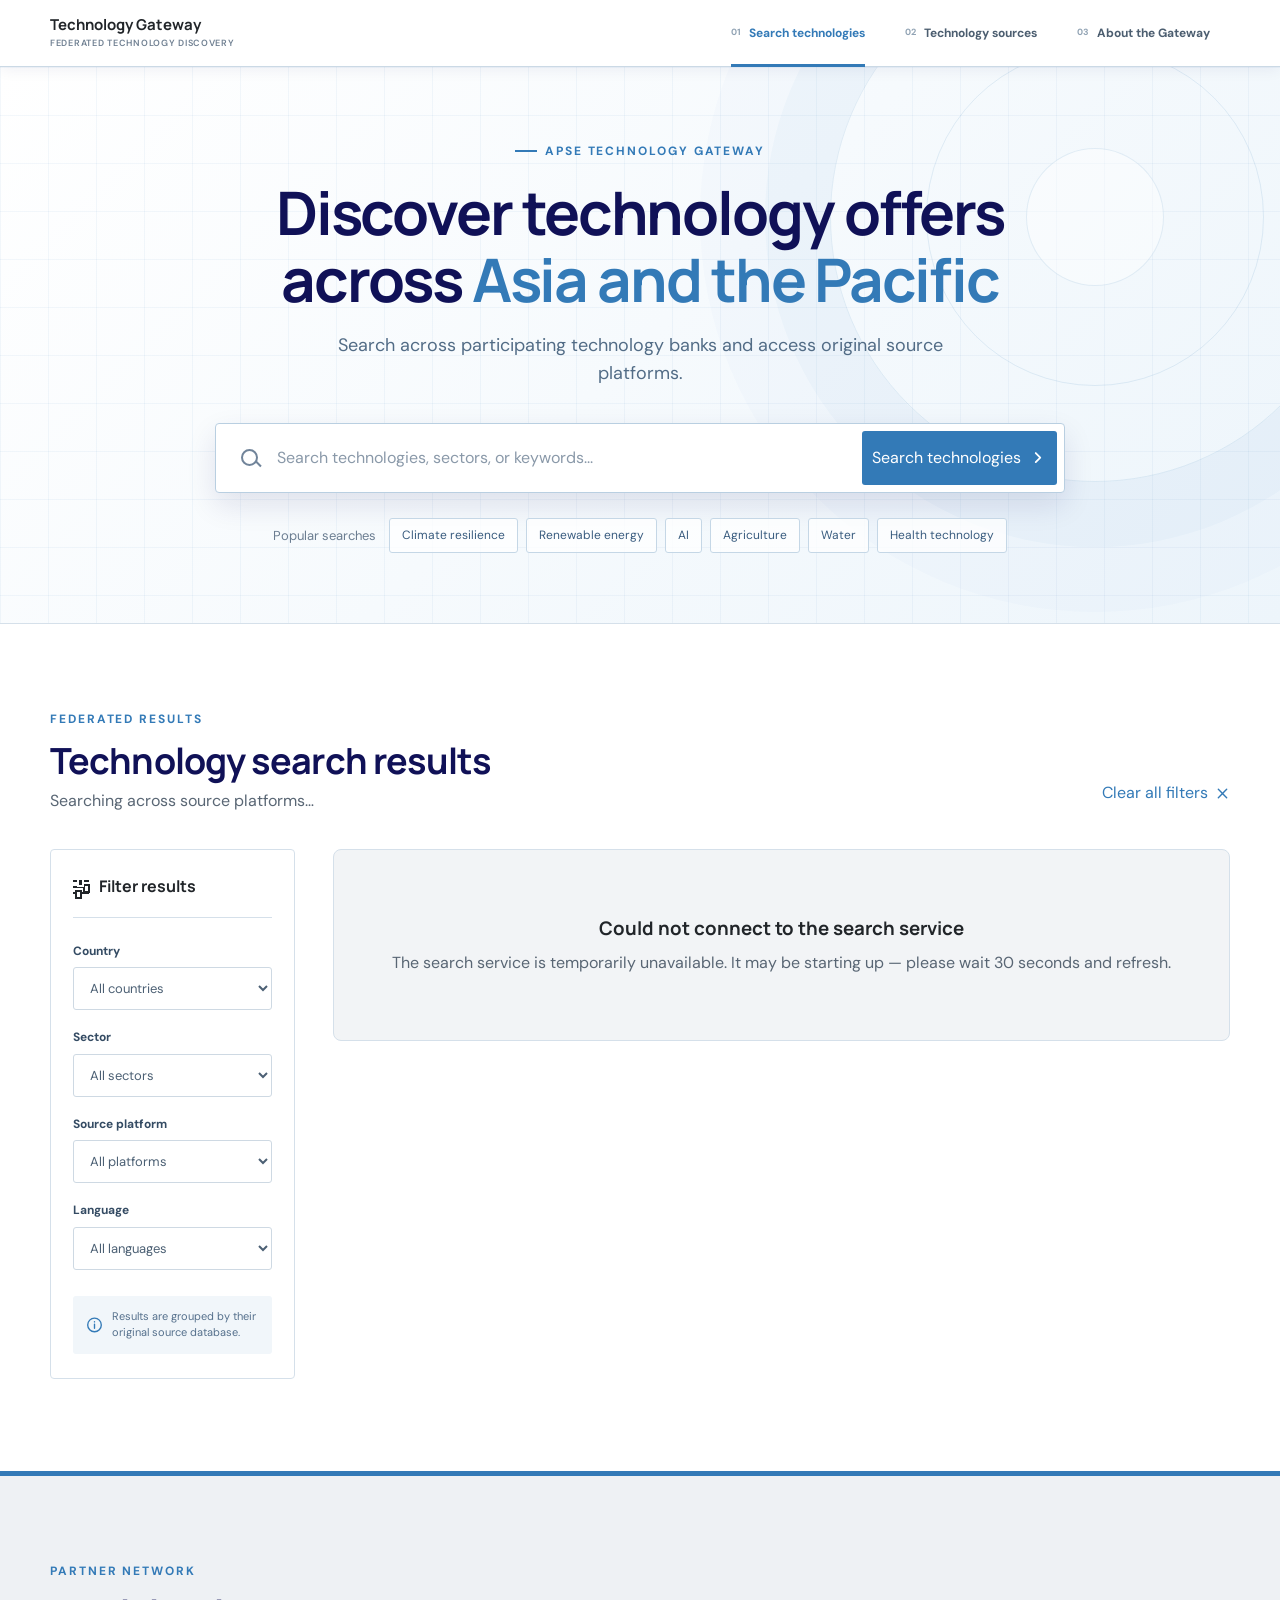
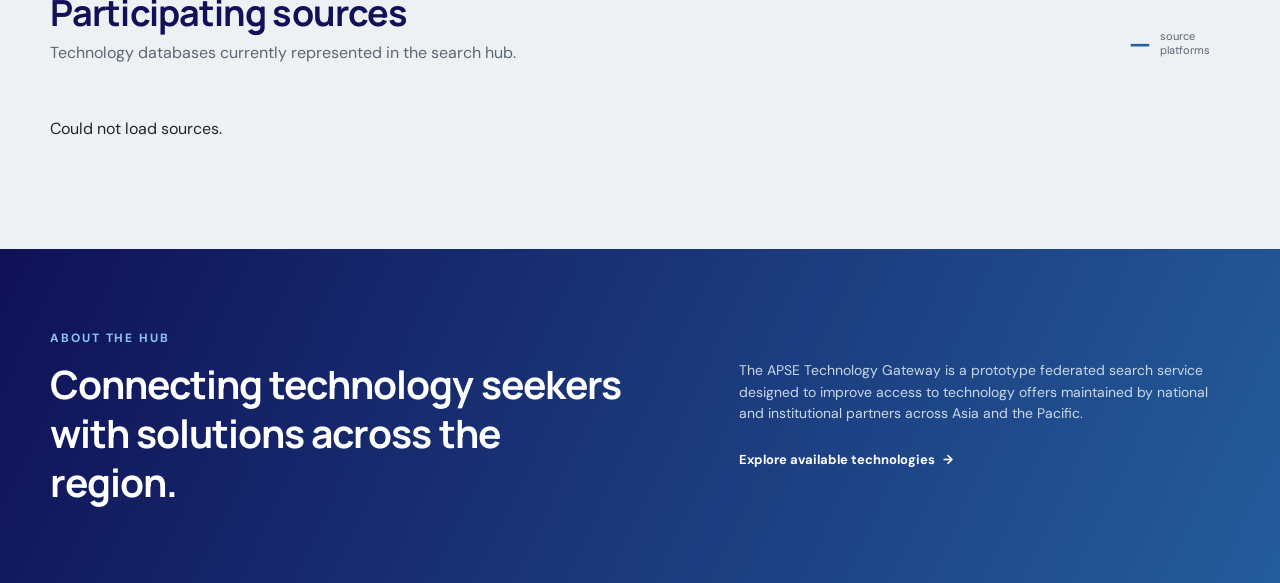
==== frontend/index.html @ 20eccab6 "Auto-translate NTB cards; add source detail pages with hash routing - NTB cards auto-translate title" ====
<!doctype html>
<html lang="en">
  <head>
    <meta charset="UTF-8" />
    <meta name="viewport" content="width=device-width, initial-scale=1.0" />
    <meta
      name="description"
      content="APSE Technology Gateway prototype for federated technology discovery across Asia and the Pacific."
    />
    <title>APSE Technology Gateway</title>
    <link rel="preconnect" href="https://fonts.googleapis.com" />
    <link rel="preconnect" href="https://fonts.gstatic.com" crossorigin />
    <link
      href="https://fonts.googleapis.com/css2?family=DM+Sans:wght@400;500;600;700&family=Manrope:wght@600;700;800&display=swap"
      rel="stylesheet"
    />
    <link rel="stylesheet" href="styles.css" />
  </head>
  <body class="prototype-preview">
    <!-- Embed this main element inside the existing Drupal page layout. -->
    <main class="apse">
      <nav class="gateway-nav" aria-label="Technology Gateway sections">
        <div class="gateway-container gateway-nav-inner">
          <a class="gateway-nav-brand" href="#gateway-home">
            <strong>Technology Gateway</strong>
            <span>Federated technology discovery</span>
          </a>
          <div class="gateway-nav-links">
            <a class="active" href="#search-results">
              <span class="nav-number">01</span>
              <span class="nav-label-full">Search technologies</span>
              <span class="nav-label-short">Search</span>
            </a>
            <a href="#sources">
              <span class="nav-number">02</span>
              <span class="nav-label-full">Technology sources</span>
              <span class="nav-label-short">Sources</span>
            </a>
            <a href="#about">
              <span class="nav-number">03</span>
              <span class="nav-label-full">About the Gateway</span>
              <span class="nav-label-short">About</span>
            </a>
          </div>
        </div>
      </nav>

      <section class="hero" id="gateway-home">
        <div class="hero-pattern" aria-hidden="true"></div>
        <div class="gateway-container hero-content">
          <div class="eyebrow"><span></span> APSE Technology Gateway</div>
          <h1>Discover technology offers across <em>Asia and the Pacific</em></h1>
          <p>
            Search across participating technology banks and access original source platforms.
          </p>

          <form class="search-form" id="search-form" role="search">
            <label class="visually-hidden" for="search-input">Search technologies</label>
            <span class="search-icon" aria-hidden="true"></span>
            <input
              id="search-input"
              type="search"
              placeholder="Search technologies, sectors, or keywords..."
              autocomplete="off"
            />
            <button class="button button-primary search-button" type="submit">
              <span>Search technologies</span>
              <svg viewBox="0 0 20 20" aria-hidden="true">
                <path d="m7.5 4.5 5 5-5 5" />
              </svg>
            </button>
          </form>

          <div class="popular-searches">
            <span>Popular searches</span>
            <div class="chip-list" id="popular-chips">
              <button type="button" data-keyword="Climate resilience">Climate resilience</button>
              <button type="button" data-keyword="Renewable energy">Renewable energy</button>
              <button type="button" data-keyword="Artificial intelligence">AI</button>
              <button type="button" data-keyword="Agriculture">Agriculture</button>
              <button type="button" data-keyword="Water treatment">Water</button>
              <button type="button" data-keyword="Health technology">Health technology</button>
            </div>
          </div>
        </div>
      </section>

      <section class="search-section" id="search-results">
        <div class="gateway-container">
          <div class="section-heading results-heading">
            <div>
              <span class="section-kicker">Federated results</span>
              <h2 id="results-title">Technology search results</h2>
              <p id="results-summary">Explore technology offers from participating source platforms.</p>
            </div>
            <button class="text-button" id="clear-filters" type="button">
              Clear all filters
              <svg viewBox="0 0 18 18" aria-hidden="true"><path d="M4 4l10 10M14 4 4 14" /></svg>
            </button>
          </div>

          <div class="search-layout">
            <aside class="filters" aria-label="Search filters">
              <div class="filters-header">
                <div>
                  <span class="filter-icon" aria-hidden="true"></span>
                  <h3>Filter results</h3>
                </div>
                <button class="filter-close" type="button" aria-label="Close filters">×</button>
              </div>

              <div class="filter-group">
                <label for="country-filter">Country</label>
                <select id="country-filter">
                  <option value="">All countries</option>
                </select>
              </div>
              <div class="filter-group">
                <label for="sector-filter">Sector</label>
                <select id="sector-filter">
                  <option value="">All sectors</option>
                  <option value="Agriculture">Agriculture &amp; Food</option>
                  <option value="Energy">Energy &amp; Environment</option>
                  <option value="ICT">Information &amp; Communication Technology</option>
                  <option value="Health">Health &amp; Medical</option>
                  <option value="Manufacturing">Manufacturing &amp; Materials</option>
                  <option value="Water">Water &amp; Sanitation</option>
                  <option value="Transport">Transport &amp; Infrastructure</option>
                  <option value="Biotechnology">Biotechnology</option>
                  <option value="Climate">Climate &amp; Disaster Risk</option>
                  <option value="Construction">Construction &amp; Urban Development</option>
                  <option value="Chemical">Chemical &amp; Pharmaceutical</option>
                  <option value="Electronics">Electronics &amp; Semiconductors</option>
                </select>
              </div>
              <div class="filter-group">
                <label for="source-filter">Source platform</label>
                <select id="source-filter">
                  <option value="">All platforms</option>
                </select>
              </div>
              <div class="filter-group">
                <label for="language-filter">Language</label>
                <select id="language-filter">
                  <option value="">All languages</option>
                </select>
              </div>

              <div class="filter-note">
                <svg viewBox="0 0 20 20" aria-hidden="true">
                  <circle cx="10" cy="10" r="8" /><path d="M10 9v5M10 6.2v.2" />
                </svg>
                <p>Results are grouped by their original source database.</p>
              </div>
            </aside>

            <div class="results-column">
              <button class="mobile-filter-button button button-secondary" type="button">
                <span class="filter-icon" aria-hidden="true"></span> Filters
              </button>
              <div id="results-container" aria-live="polite"></div>
            </div>
          </div>
        </div>
      </section>

      <section class="sources-section" id="sources">
        <div class="gateway-container">
          <div class="section-heading">
            <div>
              <span class="section-kicker">Partner network</span>
              <h2>Participating sources</h2>
              <p>Technology databases currently represented in the search hub.</p>
            </div>
            <div class="source-count" id="source-count-badge"><strong>—</strong><span>source platforms</span></div>
          </div>
          <div id="source-cards-grid" class="source-cards-grid"></div>
        </div>
      </section>

      <section class="about-section" id="about">
        <div class="gateway-container about-grid">
          <div>
            <span class="section-kicker light">About the hub</span>
            <h2>Connecting technology seekers with solutions across the region.</h2>
          </div>
          <div>
            <p>
              The APSE Technology Gateway is a prototype federated search service designed
              to improve access to technology offers maintained by national and institutional
              partners across Asia and the Pacific.
            </p>
            <a href="#search-results">Explore available technologies <span>→</span></a>
          </div>
        </div>
      </section>
    </main>

    <!-- Source detail page overlay -->
    <div id="source-page" class="source-page" aria-modal="true" role="dialog">
      <div class="source-page-inner">
        <div id="source-page-content"></div>
      </div>
    </div>

    <script src="app.js" defer></script>
  </body>
</html>
---- frontend/styles.css ----
.prototype-preview {
  margin: 0;
}

.apse {
  --blue-950: #101157;
  --blue-900: #153b72;
  --blue-800: #255f9e;
  --blue-700: #337ab7;
  --blue-600: #2e87c8;
  --blue-100: #e5eff8;
  --blue-50: #f1f6fa;
  --ink: #212529;
  --muted: #596674;
  --line: #d5e0ea;
  --soft: #f2f4f6;
  --white: #fff;
  --green: #237a57;
  --green-bg: #eaf7f0;
  --amber: #9b6515;
  --amber-bg: #fff5df;
  --slate-bg: #eef2f6;
  --shadow: 0 8px 28px rgba(16, 17, 87, 0.08);
  --font-body: "DM Sans", Arial, sans-serif;
  --font-display: "Manrope", Arial, sans-serif;
  width: 100%;
  margin: 0;
  color: var(--ink);
  background: var(--white);
  font-family: var(--font-body);
  line-height: 1.55;
  -webkit-font-smoothing: antialiased;
}

.apse,
.apse * {
  box-sizing: border-box;
}

.apse button,
.apse input,
.apse select {
  font: inherit;
}

.apse button,
.apse a {
  -webkit-tap-highlight-color: transparent;
}

.apse a {
  color: inherit;
}

.gateway-container {
  width: min(1180px, calc(100% - 48px));
  margin: 0 auto;
}

.apse .visually-hidden {
  position: absolute;
  width: 1px;
  height: 1px;
  padding: 0;
  margin: -1px;
  overflow: hidden;
  clip: rect(0, 0, 0, 0);
  white-space: nowrap;
  border: 0;
}

.gateway-nav {
  position: sticky;
  z-index: 20;
  top: 0;
  border-bottom: 1px solid #cbd9e5;
  background: rgba(255, 255, 255, 0.97);
  box-shadow: 0 3px 14px rgba(16, 17, 87, 0.06);
  backdrop-filter: blur(10px);
}

.gateway-nav-inner {
  display: flex;
  min-height: 66px;
  align-items: stretch;
  justify-content: space-between;
  gap: 32px;
}

.gateway-nav-brand {
  display: flex;
  min-width: 215px;
  flex-direction: column;
  justify-content: center;
  color: var(--blue-950);
  text-decoration: none;
}

.gateway-nav-brand strong {
  font-family: var(--font-display);
  font-size: 15px;
  line-height: 1.2;
}

.gateway-nav-brand span {
  margin-top: 3px;
  color: #708092;
  font-size: 9px;
  font-weight: 600;
  letter-spacing: 0.08em;
  text-transform: uppercase;
}

.gateway-nav-links {
  display: flex;
  align-items: stretch;
}

.gateway-nav-links a {
  position: relative;
  display: flex;
  align-items: center;
  gap: 8px;
  padding: 0 20px;
  color: #4c5e70;
  font-size: 12px;
  font-weight: 700;
  text-decoration: none;
  white-space: nowrap;
}

.gateway-nav-links a::after {
  position: absolute;
  right: 20px;
  bottom: -1px;
  left: 20px;
  height: 3px;
  background: var(--blue-700);
  content: "";
  opacity: 0;
  transform: scaleX(0.5);
  transition: 0.2s ease;
}

.gateway-nav-links a:hover,
.gateway-nav-links a.active {
  color: var(--blue-700);
}

.gateway-nav-links a:hover::after,
.gateway-nav-links a.active::after {
  opacity: 1;
  transform: scaleX(1);
}

.nav-number {
  color: #91a3b4;
  font-size: 9px;
  font-weight: 700;
}

.nav-label-short {
  display: none;
}

.hero {
  position: relative;
  overflow: hidden;
  border-bottom: 1px solid #d5e0ea;
  background:
    linear-gradient(90deg, rgba(51, 122, 183, 0.055) 1px, transparent 1px),
    linear-gradient(rgba(51, 122, 183, 0.055) 1px, transparent 1px),
    linear-gradient(135deg, #ffffff 0%, #edf5fb 100%);
  background-size: 48px 48px, 48px 48px, auto;
}

.hero-pattern {
  position: absolute;
  top: -115px;
  right: -80px;
  width: 530px;
  height: 530px;
  border: 1px solid rgba(51, 122, 183, 0.12);
  border-radius: 50%;
  box-shadow:
    0 0 0 65px rgba(51, 122, 183, 0.03),
    0 0 0 130px rgba(51, 122, 183, 0.02);
}

.hero-pattern::before,
.hero-pattern::after {
  position: absolute;
  border: 1px solid rgba(51, 122, 183, 0.12);
  border-radius: 50%;
  content: "";
}

.hero-pattern::before {
  inset: 95px;
}

.hero-pattern::after {
  inset: 195px;
  background: rgba(255, 255, 255, 0.42);
}

.hero-content {
  position: relative;
  z-index: 1;
  max-width: 980px;
  padding-top: 68px;
  padding-bottom: 70px;
  text-align: center;
}

.eyebrow,
.section-kicker {
  color: var(--blue-700);
  font-size: 12px;
  font-weight: 700;
  letter-spacing: 0.16em;
  text-transform: uppercase;
}

.eyebrow {
  display: inline-flex;
  align-items: center;
  gap: 8px;
}

.eyebrow span {
  width: 22px;
  height: 2px;
  background: var(--blue-700);
}

.apse h1,
.apse h2,
.apse h3 {
  margin-top: 0;
  font-family: var(--font-display);
}

.hero h1 {
  max-width: 850px;
  margin: 19px auto 18px;
  color: #101157;
  font-size: clamp(36px, 5.1vw, 60px);
  line-height: 1.12;
  letter-spacing: -0.035em;
}

.hero h1 em {
  color: #337ab7;
  font-style: normal;
}

.hero-content > p {
  max-width: 670px;
  margin: 0 auto 36px;
  color: #526c86;
  font-size: 18px;
}

.search-form {
  display: flex;
  width: min(850px, 100%);
  min-height: 70px;
  margin: 0 auto;
  padding: 7px;
  border: 1px solid #b9cfe1;
  border-radius: 4px;
  background: var(--white);
  box-shadow: 0 12px 30px rgba(16, 17, 87, 0.11);
}

.search-icon {
  position: relative;
  flex: 0 0 52px;
}

.search-icon::before {
  position: absolute;
  top: 18px;
  left: 18px;
  width: 13px;
  height: 13px;
  border: 2px solid #71849a;
  border-radius: 50%;
  content: "";
}

.search-icon::after {
  position: absolute;
  top: 32px;
  left: 32px;
  width: 7px;
  height: 2px;
  background: #71849a;
  content: "";
  transform: rotate(45deg);
}

.search-form input {
  min-width: 0;
  flex: 1;
  border: 0;
  outline: 0;
  color: var(--ink);
  font-size: 16px;
}

.search-form input::placeholder {
  color: #8a99a9;
}

.button {
  display: inline-flex;
  align-items: center;
  justify-content: center;
  border-radius: 3px;
  font-weight: 700;
  text-decoration: none;
  cursor: pointer;
  transition: 0.2s ease;
}

.button-primary {
  border: 1px solid var(--blue-700);
  color: var(--white);
  background: var(--blue-700);
}

.button-primary:hover {
  border-color: var(--blue-900);
  background: var(--blue-900);
}

.search-button {
  min-width: 195px;
  gap: 8px;
  border: 0;
}

.search-button svg {
  width: 18px;
  fill: none;
  stroke: currentColor;
  stroke-linecap: round;
  stroke-linejoin: round;
  stroke-width: 2;
}

.popular-searches {
  display: flex;
  align-items: center;
  justify-content: center;
  gap: 13px;
  margin-top: 25px;
  color: #6b7d91;
  font-size: 13px;
}

.chip-list {
  display: flex;
  flex-wrap: wrap;
  justify-content: center;
  gap: 8px;
}

.chip-list button {
  padding: 7px 12px;
  border: 1px solid #c5d7e6;
  border-radius: 3px;
  color: #395c7f;
  background: rgba(255, 255, 255, 0.75);
  font-size: 12px;
  cursor: pointer;
}

.chip-list button:hover {
  border-color: var(--blue-600);
  color: var(--blue-800);
  background: var(--white);
}

.search-section,
.sources-section {
  padding: 82px 0 92px;
}

.section-heading {
  display: flex;
  align-items: flex-end;
  justify-content: space-between;
  gap: 32px;
  margin-bottom: 35px;
}

.section-heading h2 {
  margin: 8px 0 7px;
  color: var(--blue-950);
  font-size: clamp(27px, 3vw, 36px);
  line-height: 1.2;
  letter-spacing: -0.025em;
}

.section-heading p {
  margin: 0;
  color: var(--muted);
}

.text-button {
  display: inline-flex;
  align-items: center;
  gap: 7px;
  padding: 8px 0;
  border: 0;
  color: var(--blue-700);
  background: transparent;
  font-size: 13px;
  font-weight: 700;
  cursor: pointer;
}

.text-button svg {
  width: 15px;
  fill: none;
  stroke: currentColor;
  stroke-linecap: round;
  stroke-width: 1.7;
}

.search-layout {
  display: grid;
  grid-template-columns: 245px minmax(0, 1fr);
  gap: 38px;
  align-items: start;
}

.filters {
  position: sticky;
  top: 106px;
  padding: 24px 22px;
  border: 1px solid var(--line);
  border-radius: 4px;
  background: var(--white);
}

.filters-header {
  display: flex;
  align-items: center;
  justify-content: space-between;
  margin-bottom: 24px;
  padding-bottom: 18px;
  border-bottom: 1px solid var(--line);
}

.filters-header > div {
  display: flex;
  align-items: center;
  gap: 10px;
}

.filters h3 {
  margin: 0;
  font-size: 16px;
}

.filter-icon {
  position: relative;
  display: inline-block;
  width: 16px;
  height: 15px;
}

.filter-icon::before {
  position: absolute;
  inset: 1px 0 auto;
  height: 2px;
  background: currentColor;
  box-shadow: 0 6px currentColor, 0 12px currentColor;
  content: "";
}

.filter-icon::after {
  position: absolute;
  top: -1px;
  left: 4px;
  width: 3px;
  height: 5px;
  border: 2px solid var(--white);
  background: currentColor;
  box-shadow: 6px 6px 0 -2px var(--white), 6px 6px 0 0 currentColor, -2px 12px 0 -2px var(--white), -2px 12px 0 0 currentColor;
  content: "";
}

.filter-close {
  display: none;
  border: 0;
  background: transparent;
  font-size: 26px;
}

.filter-group {
  margin-bottom: 18px;
}

.filter-group label {
  display: block;
  margin-bottom: 7px;
  color: #344b63;
  font-size: 12px;
  font-weight: 700;
}

.filter-group select {
  width: 100%;
  height: 43px;
  padding: 0 36px 0 12px;
  border: 1px solid #ced9e3;
  border-radius: 3px;
  outline: 0;
  color: #4c6074;
  background: var(--white);
  font-size: 13px;
}

.filter-group select:focus {
  border-color: var(--blue-600);
  box-shadow: 0 0 0 3px rgba(31, 120, 207, 0.1);
}

.filter-note {
  display: flex;
  gap: 9px;
  margin-top: 26px;
  padding: 13px;
  border-radius: 3px;
  color: #55708c;
  background: var(--blue-50);
}

.filter-note svg {
  flex: 0 0 17px;
  width: 17px;
  fill: none;
  stroke: var(--blue-700);
  stroke-linecap: round;
  stroke-width: 1.6;
}

.filter-note p {
  margin: 0;
  font-size: 11px;
  line-height: 1.45;
}

.mobile-filter-button {
  display: none;
}

.source-group {
  margin-bottom: 30px;
  overflow: hidden;
  border: 1px solid var(--line);
  border-radius: 4px;
  background: var(--white);
  box-shadow: 0 5px 20px rgba(18, 54, 88, 0.045);
}

.group-header {
  display: flex;
  align-items: center;
  justify-content: space-between;
  gap: 20px;
  padding: 19px 22px;
  border-bottom: 1px solid var(--line);
  background: #f4f7f9;
}

.group-source {
  display: flex;
  align-items: center;
  gap: 13px;
}

.source-initial {
  display: grid;
  width: 41px;
  height: 41px;
  flex: 0 0 41px;
  place-items: center;
  border: 1px solid #c6dbef;
  border-radius: 6px;
  color: var(--blue-800);
  background: var(--blue-100);
  font-family: var(--font-display);
  font-size: 15px;
  font-weight: 800;
}

.group-source h3 {
  margin: 0 0 2px;
  color: #183a5c;
  font-size: 16px;
}

.group-source p {
  margin: 0;
  color: #708196;
  font-size: 12px;
}

.group-meta {
  display: flex;
  align-items: center;
  gap: 12px;
}

.result-count {
  color: #6b7d91;
  font-size: 12px;
}

.status {
  display: inline-flex;
  align-items: center;
  gap: 6px;
  padding: 5px 9px;
  border-radius: 99px;
  font-size: 10px;
  font-weight: 700;
  white-space: nowrap;
}

.status::before {
  width: 5px;
  height: 5px;
  border-radius: 50%;
  background: currentColor;
  content: "";
}

.status-metadata {
  color: var(--green);
  background: var(--green-bg);
}

.status-redirect {
  color: var(--amber);
  background: var(--amber-bg);
}

.status-listed {
  color: #5b6c80;
  background: var(--slate-bg);
}

.technology-list {
  display: grid;
  grid-template-columns: 1fr 1fr;
}

.technology-card {
  display: flex;
  min-width: 0;
  flex-direction: column;
  padding: 25px 25px 23px;
}

.technology-card:nth-child(odd) {
  border-right: 1px solid var(--line);
}

.technology-card:nth-child(n + 3) {
  border-top: 1px solid var(--line);
}

.technology-card.external-card {
  background: var(--surface-2, #f8f9fa);
  opacity: 0.92;
}

.card-external-link {
  display: inline-block;
  margin-top: 4px;
}

.card-sector {
  margin-bottom: 10px;
  color: var(--blue-700);
  font-size: 10px;
  font-weight: 700;
  letter-spacing: 0.1em;
  text-transform: uppercase;
}

.technology-card h4 {
  margin: 0 0 10px;
  color: #173957;
  font-family: var(--font-display);
  font-size: 17px;
  line-height: 1.35;
}

.technology-card > p,
.technology-card .card-summary {
  display: -webkit-box;
  min-height: 62px;
  margin: 0 0 16px;
  overflow: hidden;
  color: #617387;
  font-size: 13px;
  line-height: 1.55;
  -webkit-box-orient: vertical;
  -webkit-line-clamp: 3;
}

.technology-card.translated .card-summary {
  display: block;
  overflow: visible;
  -webkit-line-clamp: unset;
}

.card-keywords {
  display: flex;
  flex-wrap: wrap;
  gap: 5px;
  margin: 0 0 14px;
}

.keyword-tag {
  padding: 3px 8px;
  border-radius: 3px;
  background: var(--blue-50);
  color: var(--blue-800);
  font-size: 11px;
  font-weight: 600;
}

.card-actions {
  display: flex;
  align-items: center;
  flex-wrap: wrap;
  gap: 8px;
  margin-top: auto;
  padding-top: 4px;
}

.card-translate-btn {
  display: inline-flex;
  align-items: center;
  gap: 5px;
  padding: 5px 11px;
  border: 1px solid var(--blue-700);
  border-radius: 3px;
  color: var(--blue-700);
  background: var(--white);
  font-size: 11px;
  font-weight: 700;
  cursor: pointer;
  transition: 0.2s ease;
  white-space: nowrap;
}

.card-translate-btn:hover {
  color: var(--white);
  background: var(--blue-700);
}

.card-translate-btn:disabled {
  opacity: 0.6;
  cursor: default;
}

.card-details-btn {
  display: inline-flex;
  align-items: center;
  padding: 5px 11px;
  border: 1px solid var(--line);
  border-radius: 3px;
  color: var(--muted);
  background: var(--white);
  font-size: 11px;
  font-weight: 700;
  cursor: pointer;
  transition: 0.2s ease;
  white-space: nowrap;
}

.card-details-btn:hover {
  border-color: var(--blue-700);
  color: var(--blue-700);
}

.card-detail-panel {
  margin: 14px 0 10px;
  padding: 14px;
  border: 1px solid var(--line);
  border-radius: 4px;
  background: var(--soft);
  display: grid;
  gap: 8px;
}

.detail-row {
  display: grid;
  grid-template-columns: 120px 1fr;
  gap: 8px;
  font-size: 12px;
  line-height: 1.45;
}

.detail-label {
  color: var(--muted);
  font-weight: 700;
}

.detail-value {
  color: var(--ink);
}

.card-details {
  display: flex;
  flex-wrap: wrap;
  gap: 7px 14px;
  margin-top: auto;
  margin-bottom: 18px;
  color: #718196;
  font-size: 11px;
}

.card-details span {
  display: inline-flex;
  align-items: center;
  gap: 5px;
}

.card-details span::before {
  width: 4px;
  height: 4px;
  border-radius: 50%;
  background: #9db0c3;
  content: "";
}

.card-link {
  display: inline-flex;
  align-items: center;
  align-self: flex-start;
  gap: 8px;
  color: var(--blue-700);
  font-size: 12px;
  font-weight: 700;
  text-decoration: none;
}

.card-link:hover {
  color: var(--blue-950);
}

.card-link span {
  transition: transform 0.2s ease;
}

.card-link:hover span {
  transform: translateX(3px);
}

.redirect-card {
  display: flex;
  align-items: center;
  justify-content: space-between;
  gap: 30px;
  padding: 27px 25px;
}

.redirect-card h4 {
  margin: 0 0 5px;
  font-family: var(--font-display);
  font-size: 16px;
}

.redirect-card p {
  margin: 0;
  color: var(--muted);
  font-size: 13px;
}

.button-secondary {
  min-height: 42px;
  padding: 0 16px;
  border: 1px solid var(--blue-700);
  color: var(--blue-700);
  background: var(--white);
  font-size: 12px;
  white-space: nowrap;
}

.button-secondary:hover {
  color: var(--white);
  background: var(--blue-700);
}

.empty-state {
  padding: 64px 30px;
  border: 1px solid var(--line);
  border-radius: 8px;
  text-align: center;
  background: var(--soft);
}

.empty-state h3 {
  margin-bottom: 8px;
}

.empty-state p {
  margin: 0;
  color: var(--muted);
}

.sources-section {
  border-top: 5px solid var(--blue-700);
  background: #eef1f4;
}

.source-count {
  display: flex;
  align-items: center;
  gap: 9px;
  color: var(--muted);
}

.source-count strong {
  color: var(--blue-800);
  font-family: var(--font-display);
  font-size: 28px;
}

.source-count span {
  max-width: 70px;
  font-size: 11px;
  line-height: 1.25;
}

.table-wrap {
  overflow-x: auto;
  border: 1px solid var(--line);
  border-radius: 4px;
  background: var(--white);
  box-shadow: var(--shadow);
}

.apse table {
  width: 100%;
  border-collapse: collapse;
  text-align: left;
}

.apse th {
  padding: 15px 20px;
  border-bottom: 1px solid var(--line);
  color: #65768a;
  background: #f8fafc;
  font-size: 10px;
  letter-spacing: 0.07em;
  text-transform: uppercase;
}

.apse td {
  padding: 18px 20px;
  border-bottom: 1px solid #e8edf2;
  color: #5f7185;
  font-size: 12px;
}

.apse tr:last-child td {
  border-bottom: 0;
}

.apse td:first-child {
  color: #24415e;
  font-weight: 700;
}

.table-link {
  color: var(--blue-700);
  font-weight: 700;
  text-decoration: none;
  white-space: nowrap;
}

.table-link:hover {
  text-decoration: underline;
}

/* ── Source detail cards grid ──────────────────────────────────────────────── */

.source-cards-grid {
  display: grid;
  grid-template-columns: repeat(auto-fill, minmax(300px, 1fr));
  gap: 24px;
  margin-top: 8px;
}

.source-detail-card {
  display: flex;
  flex-direction: column;
  gap: 16px;
  padding: 28px;
  background: var(--white);
  border: 1px solid var(--line);
  border-radius: 6px;
  box-shadow: var(--shadow);
}

.sdc-header {
  display: flex;
  align-items: flex-start;
  justify-content: space-between;
  gap: 12px;
}

.sdc-identity {
  display: flex;
  align-items: center;
  gap: 12px;
}

.sdc-initial {
  flex-shrink: 0;
  width: 44px;
  height: 44px;
  font-size: 14px;
}

.sdc-name {
  margin: 0;
  color: var(--blue-900);
  font-family: var(--font-display);
  font-size: 15px;
  font-weight: 700;
  line-height: 1.3;
}

.sdc-country {
  margin: 2px 0 0;
  color: var(--muted);
  font-size: 12px;
}

.sdc-stat {
  display: flex;
  align-items: baseline;
  gap: 6px;
  padding: 14px 16px;
  background: var(--blue-50);
  border-radius: 4px;
}

.sdc-stat-number {
  color: var(--blue-800);
  font-family: var(--font-display);
  font-size: 26px;
  font-weight: 800;
}

.sdc-stat-label {
  color: var(--muted);
  font-size: 12px;
}

.sdc-description {
  margin: 0;
  color: var(--ink);
  font-size: 13px;
  line-height: 1.6;
}

.sdc-meta {
  display: flex;
  flex-direction: column;
  gap: 8px;
  padding-top: 12px;
  border-top: 1px solid var(--line);
}

.sdc-meta-row {
  display: grid;
  grid-template-columns: 80px 1fr;
  gap: 8px;
  font-size: 12px;
}

.sdc-meta-label {
  color: var(--muted);
  font-weight: 600;
  text-transform: uppercase;
  font-size: 10px;
  letter-spacing: 0.05em;
  padding-top: 1px;
}

.sdc-meta-value {
  color: #3d5166;
  line-height: 1.5;
}

.sdc-hint {
  color: var(--blue-700);
  font-style: italic;
}

.sdc-actions {
  display: flex;
  flex-wrap: wrap;
  gap: 8px;
  margin-top: auto;
  padding-top: 4px;
}

.sdc-search-btn {
  cursor: pointer;
}

/* ── Source detail page overlay ─────────────────────────────────────────────── */

.source-page {
  position: fixed;
  inset: 0;
  z-index: 200;
  background: var(--white);
  overflow-y: auto;
  transform: translateX(100%);
  transition: transform 0.28s cubic-bezier(0.4, 0, 0.2, 1);
}

.source-page.open {
  transform: translateX(0);
}

.source-page-inner {
  max-width: 760px;
  margin: 0 auto;
  padding: 48px 24px 80px;
}

.sp-back {
  margin-bottom: 32px;
}

.sp-hero {
  display: flex;
  align-items: flex-start;
  gap: 20px;
  margin-bottom: 28px;
}

.sp-initial {
  width: 56px;
  height: 56px;
  font-size: 18px;
  flex-shrink: 0;
}

.sp-name {
  margin: 6px 0 4px;
  font-family: var(--font-display);
  font-size: 26px;
  color: var(--blue-900);
}

.sp-country {
  margin: 0;
  color: var(--muted);
  font-size: 13px;
}

.sp-stat-row {
  display: flex;
  gap: 24px;
  padding: 20px 24px;
  background: var(--blue-50);
  border-radius: 6px;
  margin-bottom: 24px;
}

.sp-stat {
  display: flex;
  align-items: baseline;
  gap: 6px;
}

.sp-desc {
  font-size: 15px;
  line-height: 1.7;
  color: var(--ink);
  margin-bottom: 28px;
}

.sp-section {
  padding: 20px 24px;
  border: 1px solid var(--line);
  border-radius: 6px;
  margin-bottom: 16px;
}

.sp-section h3 {
  margin: 0 0 8px;
  font-size: 11px;
  font-weight: 700;
  letter-spacing: 0.07em;
  text-transform: uppercase;
  color: var(--muted);
}

.sp-section p {
  margin: 0;
  font-size: 14px;
  line-height: 1.6;
  color: #3d5166;
}

.sp-hint-box {
  background: var(--blue-50);
  border-color: var(--blue-100);
}

.sp-hint-box p {
  color: var(--blue-700);
}

.sp-actions {
  display: flex;
  flex-wrap: wrap;
  gap: 12px;
  margin-top: 32px;
}

.about-section {
  padding: 76px 0;
  color: var(--white);
  background:
    linear-gradient(115deg, rgba(16, 17, 87, 0.99), rgba(37, 95, 158, 0.97)),
    var(--blue-950);
}

.about-grid {
  display: grid;
  grid-template-columns: 1.2fr 1fr;
  gap: 100px;
  align-items: center;
}

.section-kicker.light {
  color: #8dc5f1;
}

.about-section h2 {
  max-width: 580px;
  margin: 10px 0 0;
  font-size: clamp(26px, 3.3vw, 39px);
  line-height: 1.25;
  letter-spacing: -0.025em;
}

.about-section p {
  margin: 0 0 22px;
  color: #c9d9e8;
  font-size: 14px;
}

.about-section a {
  display: inline-flex;
  gap: 8px;
  color: var(--white);
  font-size: 13px;
  font-weight: 700;
  text-decoration: none;
}

@media (max-width: 900px) {
  .gateway-container {
    width: min(100% - 36px, 760px);
  }

  .search-layout {
    grid-template-columns: 1fr;
  }

  .filters {
    position: fixed;
    z-index: 50;
    top: 0;
    right: 0;
    bottom: 0;
    width: min(340px, 88vw);
    overflow-y: auto;
    border-radius: 0;
    box-shadow: -15px 0 40px rgba(7, 31, 57, 0.18);
    transform: translateX(110%);
    transition: transform 0.25s ease;
  }

  .filters.open {
    transform: translateX(0);
  }

  .filter-close {
    display: block;
  }

  .mobile-filter-button {
    display: inline-flex;
    gap: 10px;
    margin-bottom: 18px;
  }

  .about-grid {
    gap: 45px;
  }

  .gateway-nav-inner {
    min-height: 58px;
  }

  .gateway-nav-brand span {
    display: none;
  }

  .gateway-nav-links a {
    padding: 0 12px;
  }

  .gateway-nav-links a::after {
    right: 12px;
    left: 12px;
  }

}

@media (max-width: 720px) {
  .gateway-container {
    width: min(100% - 28px, 620px);
  }

  .gateway-nav {
    position: relative;
    overflow: hidden;
  }

  .gateway-nav-inner {
    width: 100%;
    min-height: 0;
    flex-direction: column;
    gap: 0;
  }

  .gateway-nav-brand {
    min-width: 0;
    padding: 14px;
    border-bottom: 1px solid var(--line);
  }

  .gateway-nav-brand strong {
    font-size: 14px;
  }

  .gateway-nav-brand span {
    display: block;
  }

  .gateway-nav-links {
    width: 100%;
    overflow: hidden;
  }

  .gateway-nav-links a {
    min-height: 47px;
    flex: 1 1 33.33%;
    justify-content: center;
    padding: 0 8px;
    font-size: 11px;
  }

  .gateway-nav-links a::after {
    right: 8px;
    left: 8px;
  }

  .nav-label-full {
    display: none;
  }

  .nav-label-short {
    display: inline;
  }

  .hero-content {
    padding-top: 58px;
    padding-bottom: 62px;
  }

  .hero h1 {
    font-size: 37px;
  }

  .hero-content > p {
    font-size: 16px;
  }

  .search-form {
    min-height: 0;
    flex-wrap: wrap;
    padding: 6px;
  }

  .search-icon {
    flex-basis: 42px;
    height: 50px;
  }

  .search-icon::before {
    top: 16px;
    left: 13px;
  }

  .search-icon::after {
    top: 30px;
    left: 27px;
  }

  .search-form input {
    height: 50px;
  }

  .search-button {
    width: 100%;
    min-height: 48px;
  }

  .popular-searches {
    align-items: flex-start;
    flex-direction: column;
  }

  .chip-list {
    justify-content: flex-start;
  }

  .search-section,
  .sources-section {
    padding: 62px 0 70px;
  }

  .section-heading {
    align-items: flex-start;
    flex-direction: column;
    gap: 15px;
  }

  .results-heading .text-button {
    display: none;
  }

  .technology-list {
    grid-template-columns: 1fr;
  }

  .technology-card:nth-child(odd) {
    border-right: 0;
  }

  .technology-card:nth-child(n + 2) {
    border-top: 1px solid var(--line);
  }

  .group-header {
    align-items: flex-start;
    flex-direction: column;
  }

  .group-meta {
    width: 100%;
    justify-content: space-between;
  }

  .redirect-card {
    align-items: flex-start;
    flex-direction: column;
  }

  .about-grid {
    grid-template-columns: 1fr;
    gap: 28px;
  }

}

@media (max-width: 460px) {
  .hero h1 {
    font-size: 32px;
  }

  .hero-pattern {
    opacity: 0.7;
  }

  .source-initial {
    width: 36px;
    height: 36px;
    flex-basis: 36px;
  }

  .apse td,
  .apse th {
    padding-right: 15px;
    padding-left: 15px;
  }
}

@media (prefers-reduced-motion: reduce) {
  .apse *,
  .apse *::before,
  .apse *::after {
    transition-duration: 0.01ms !important;
  }
}
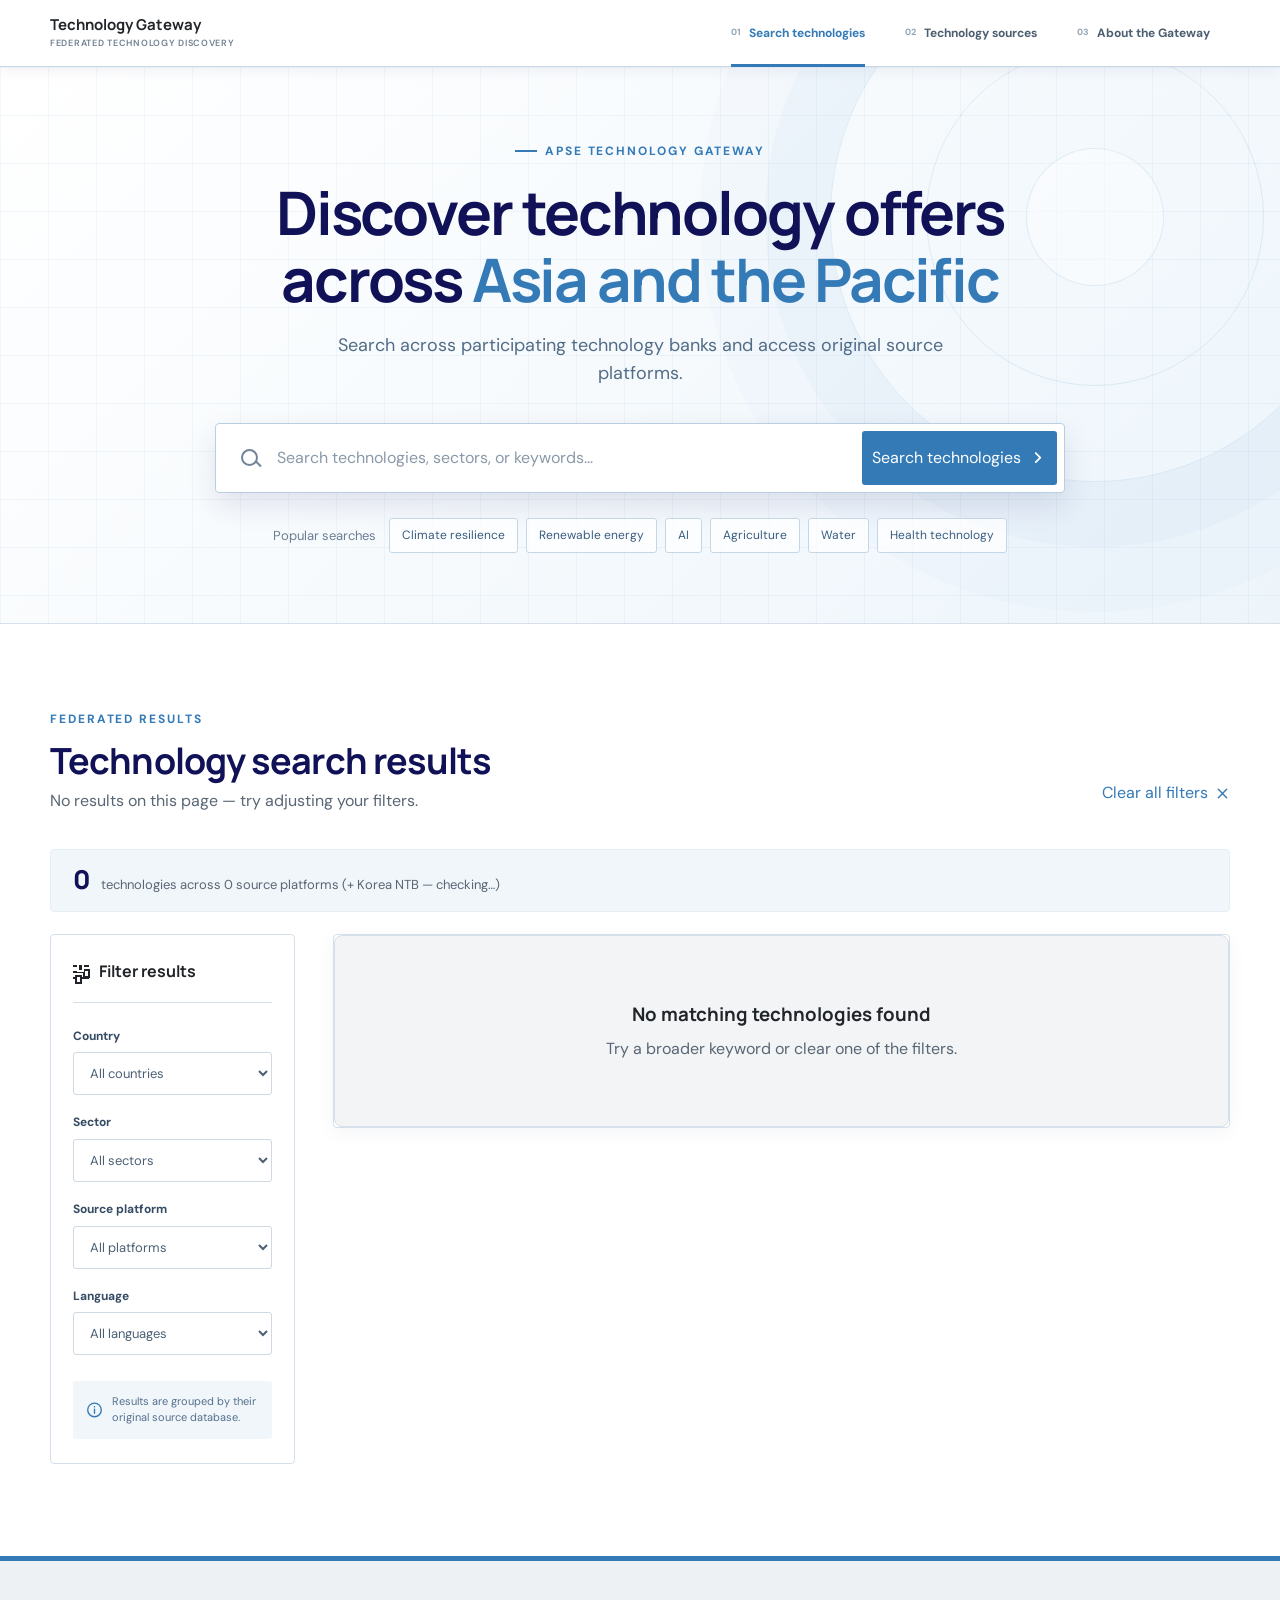
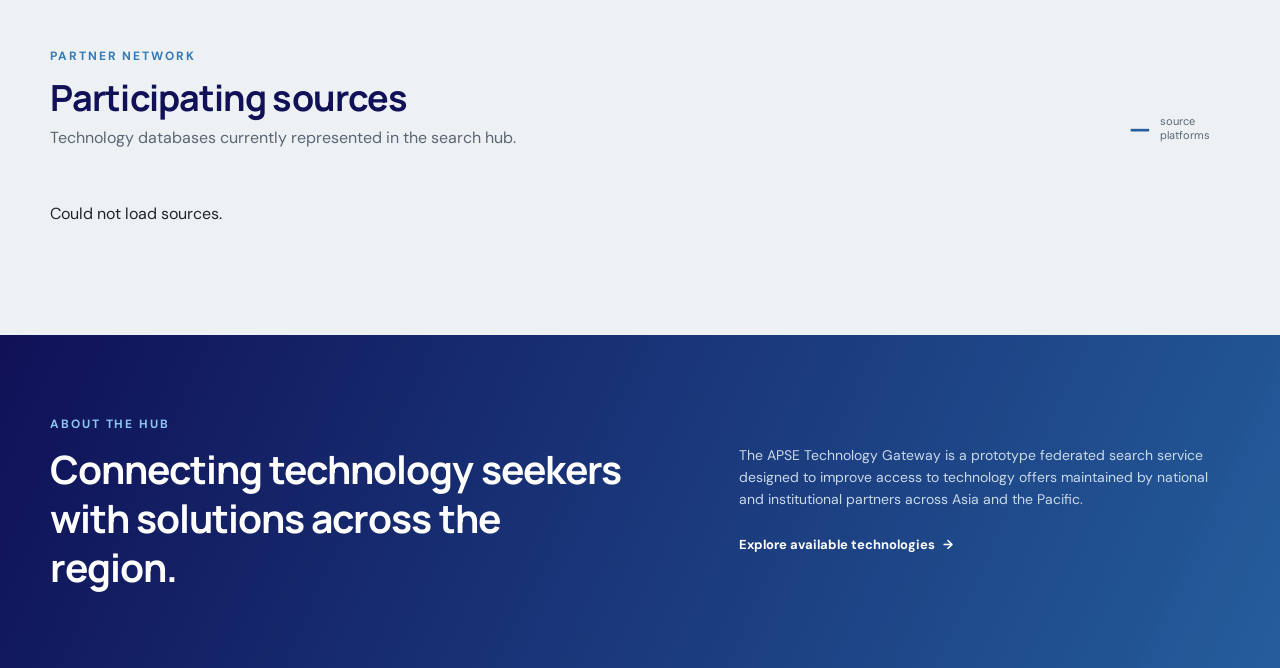
==== commit bf2a2632: "Merge per-source result sections into one unified round-robin grid Replaces the 5+ separate scrollin" ====
--- a/frontend/index.html
+++ b/frontend/index.html
@@ -99,6 +99,11 @@
             </button>
           </div>
 
+          <div class="global-stats-bar" id="global-stats-bar" aria-live="polite">
+            <span class="gsb-number">—</span>
+            <span class="gsb-label">technologies across — source platforms</span>
+          </div>
+
           <div class="search-layout">
             <aside class="filters" aria-label="Search filters">
               <div class="filters-header">
--- a/frontend/styles.css
+++ b/frontend/styles.css
@@ -431,6 +431,30 @@
   stroke-width: 1.7;
 }
 
+.global-stats-bar {
+  display: flex;
+  align-items: baseline;
+  gap: 10px;
+  margin-bottom: 22px;
+  padding: 16px 22px;
+  border: 1px solid var(--blue-100);
+  border-radius: 4px;
+  background: var(--blue-50);
+}
+
+.gsb-number {
+  color: var(--blue-950);
+  font-family: var(--font-display);
+  font-size: 26px;
+  font-weight: 800;
+  line-height: 1;
+}
+
+.gsb-label {
+  color: var(--muted);
+  font-size: 13px;
+}
+
 .search-layout {
   display: grid;
   grid-template-columns: 245px minmax(0, 1fr);
@@ -662,6 +686,14 @@
   grid-template-columns: 1fr 1fr;
 }
 
+.merged-grid-wrap {
+  overflow: hidden;
+  border: 1px solid var(--line);
+  border-radius: 4px;
+  background: var(--white);
+  box-shadow: 0 5px 20px rgba(18, 54, 88, 0.045);
+}
+
 .technology-card {
   display: flex;
   min-width: 0;
@@ -685,6 +717,32 @@
 .card-external-link {
   display: inline-block;
   margin-top: 4px;
+}
+
+.card-top-row {
+  display: flex;
+  align-items: center;
+  justify-content: space-between;
+  gap: 8px;
+  margin-bottom: 10px;
+}
+
+.card-top-row .card-sector {
+  margin-bottom: 0;
+}
+
+.card-source-pill {
+  overflow: hidden;
+  max-width: 55%;
+  padding: 3px 9px;
+  border: 1px solid var(--blue-100);
+  border-radius: 99px;
+  color: var(--blue-800);
+  background: var(--blue-50);
+  font-size: 10px;
+  font-weight: 700;
+  white-space: nowrap;
+  text-overflow: ellipsis;
 }
 
 .card-sector {
@@ -1122,6 +1180,110 @@
 
 .sdc-search-btn {
   cursor: pointer;
+}
+
+/* ── NTB slow-lane spinner ───────────────────────────────────────────────────── */
+
+.ntb-spinner {
+  padding: 24px 20px;
+  color: var(--muted);
+  font-size: 0.9rem;
+}
+
+/* ── Pagination ──────────────────────────────────────────────────────────────── */
+
+.pagination-bar {
+  display: flex;
+  align-items: center;
+  justify-content: center;
+  flex-wrap: wrap;
+  gap: 4px;
+  padding: 20px 24px;
+  border-top: 1px solid var(--line);
+}
+
+.pagination-page-btn {
+  min-width: 36px;
+  height: 36px;
+  padding: 0 8px;
+  border: 1px solid var(--line);
+  border-radius: 6px;
+  background: var(--white);
+  color: var(--ink);
+  font-size: 13px;
+  cursor: pointer;
+  transition: background 0.15s, color 0.15s, border-color 0.15s;
+}
+
+.pagination-page-btn:hover:not(:disabled):not(.active) {
+  background: var(--soft);
+  border-color: var(--blue-700);
+}
+
+.pagination-page-btn.active {
+  background: var(--blue-700);
+  color: #fff;
+  border-color: var(--blue-700);
+  font-weight: 600;
+  cursor: default;
+}
+
+.pagination-page-btn:disabled {
+  opacity: 0.35;
+  cursor: default;
+  pointer-events: none;
+}
+
+.pagination-ellipsis {
+  display: inline-flex;
+  align-items: center;
+  padding: 0 4px;
+  font-size: 13px;
+  color: var(--muted);
+  user-select: none;
+}
+
+.pagination-jump {
+  display: inline-flex;
+  align-items: center;
+  gap: 6px;
+  margin-left: 8px;
+  padding-left: 12px;
+  border-left: 1px solid var(--line);
+}
+
+.pagination-jump-input {
+  width: 54px;
+  height: 36px;
+  padding: 0 8px;
+  border: 1px solid var(--line);
+  border-radius: 6px;
+  font-size: 13px;
+  text-align: center;
+  color: var(--ink, #212529);
+  background: var(--white, #fff);
+  outline: none;
+}
+
+.pagination-jump-input:focus {
+  border-color: var(--accent, #337ab7);
+}
+
+.pagination-jump-input::-webkit-inner-spin-button,
+.pagination-jump-input::-webkit-outer-spin-button {
+  -webkit-appearance: none;
+}
+
+.pagination-jump-label {
+  font-size: 12px;
+  color: var(--muted, #596674);
+  white-space: nowrap;
+}
+
+.page-loading {
+  opacity: 0.4;
+  pointer-events: none;
+  transition: opacity 0.15s ease;
 }
 
 /* ── Source detail page overlay ─────────────────────────────────────────────── */
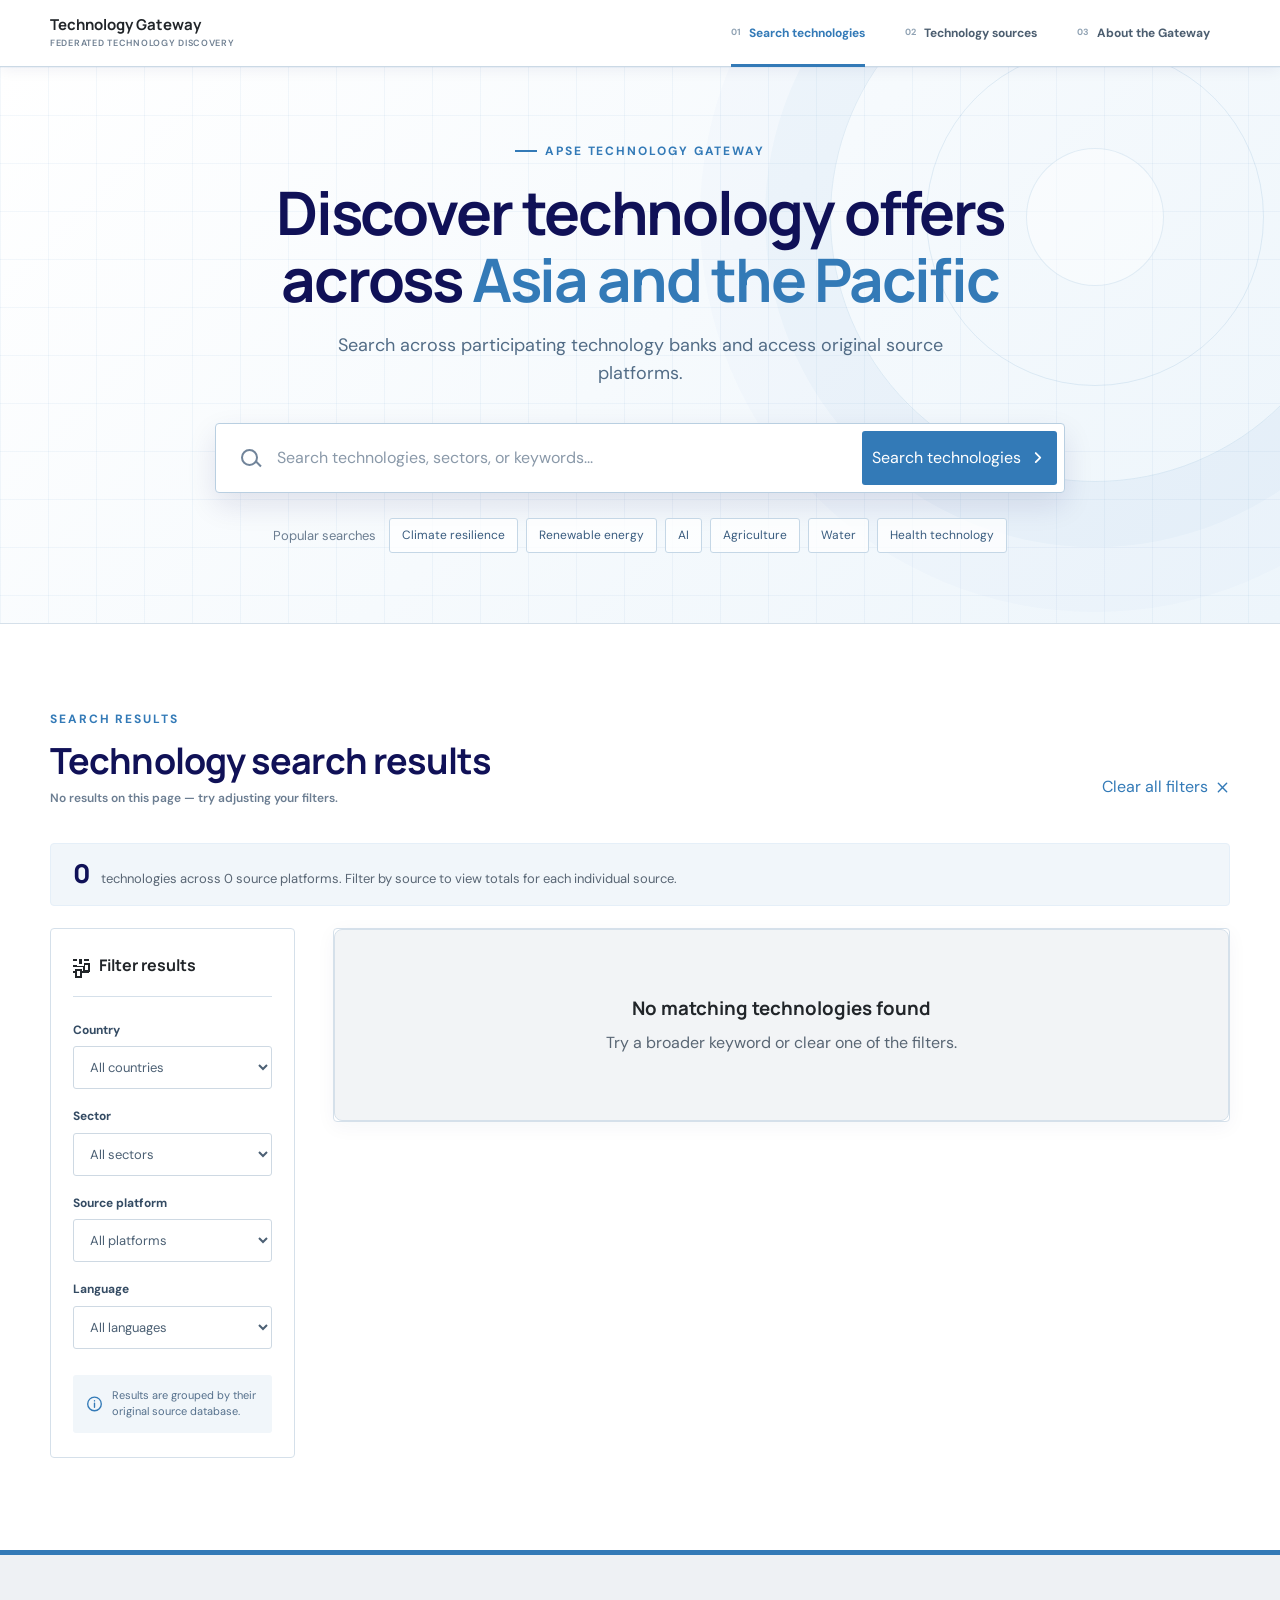
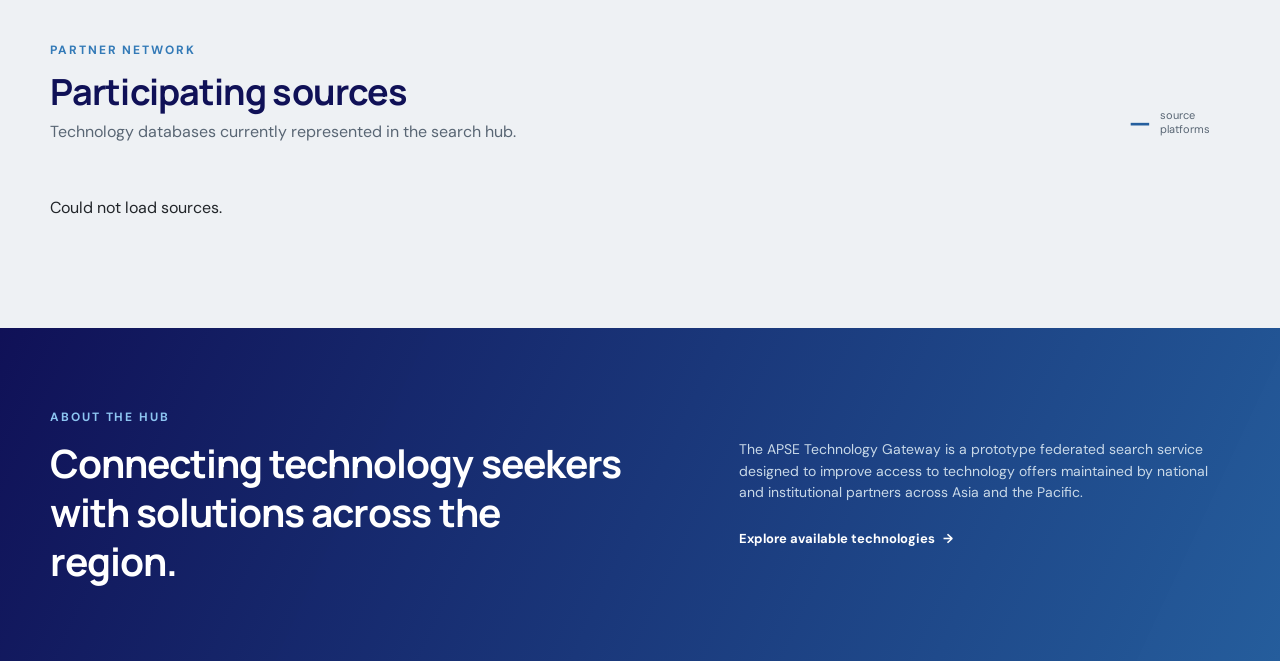
==== commit 2e697f9c: "Add compact meta-header bar above merged grid, trim stats bar text New group-header-style bar above " ====
--- a/frontend/index.html
+++ b/frontend/index.html
@@ -89,7 +89,7 @@
         <div class="gateway-container">
           <div class="section-heading results-heading">
             <div>
-              <span class="section-kicker">Federated results</span>
+              <span class="section-kicker">Search results</span>
               <h2 id="results-title">Technology search results</h2>
               <p id="results-summary">Explore technology offers from participating source platforms.</p>
             </div>
--- a/frontend/styles.css
+++ b/frontend/styles.css
@@ -410,6 +410,12 @@
   color: var(--muted);
 }
 
+#results-summary {
+  color: #6b7d91;
+  font-size: 12px;
+  font-weight: 600;
+}
+
 .text-button {
   display: inline-flex;
   align-items: center;
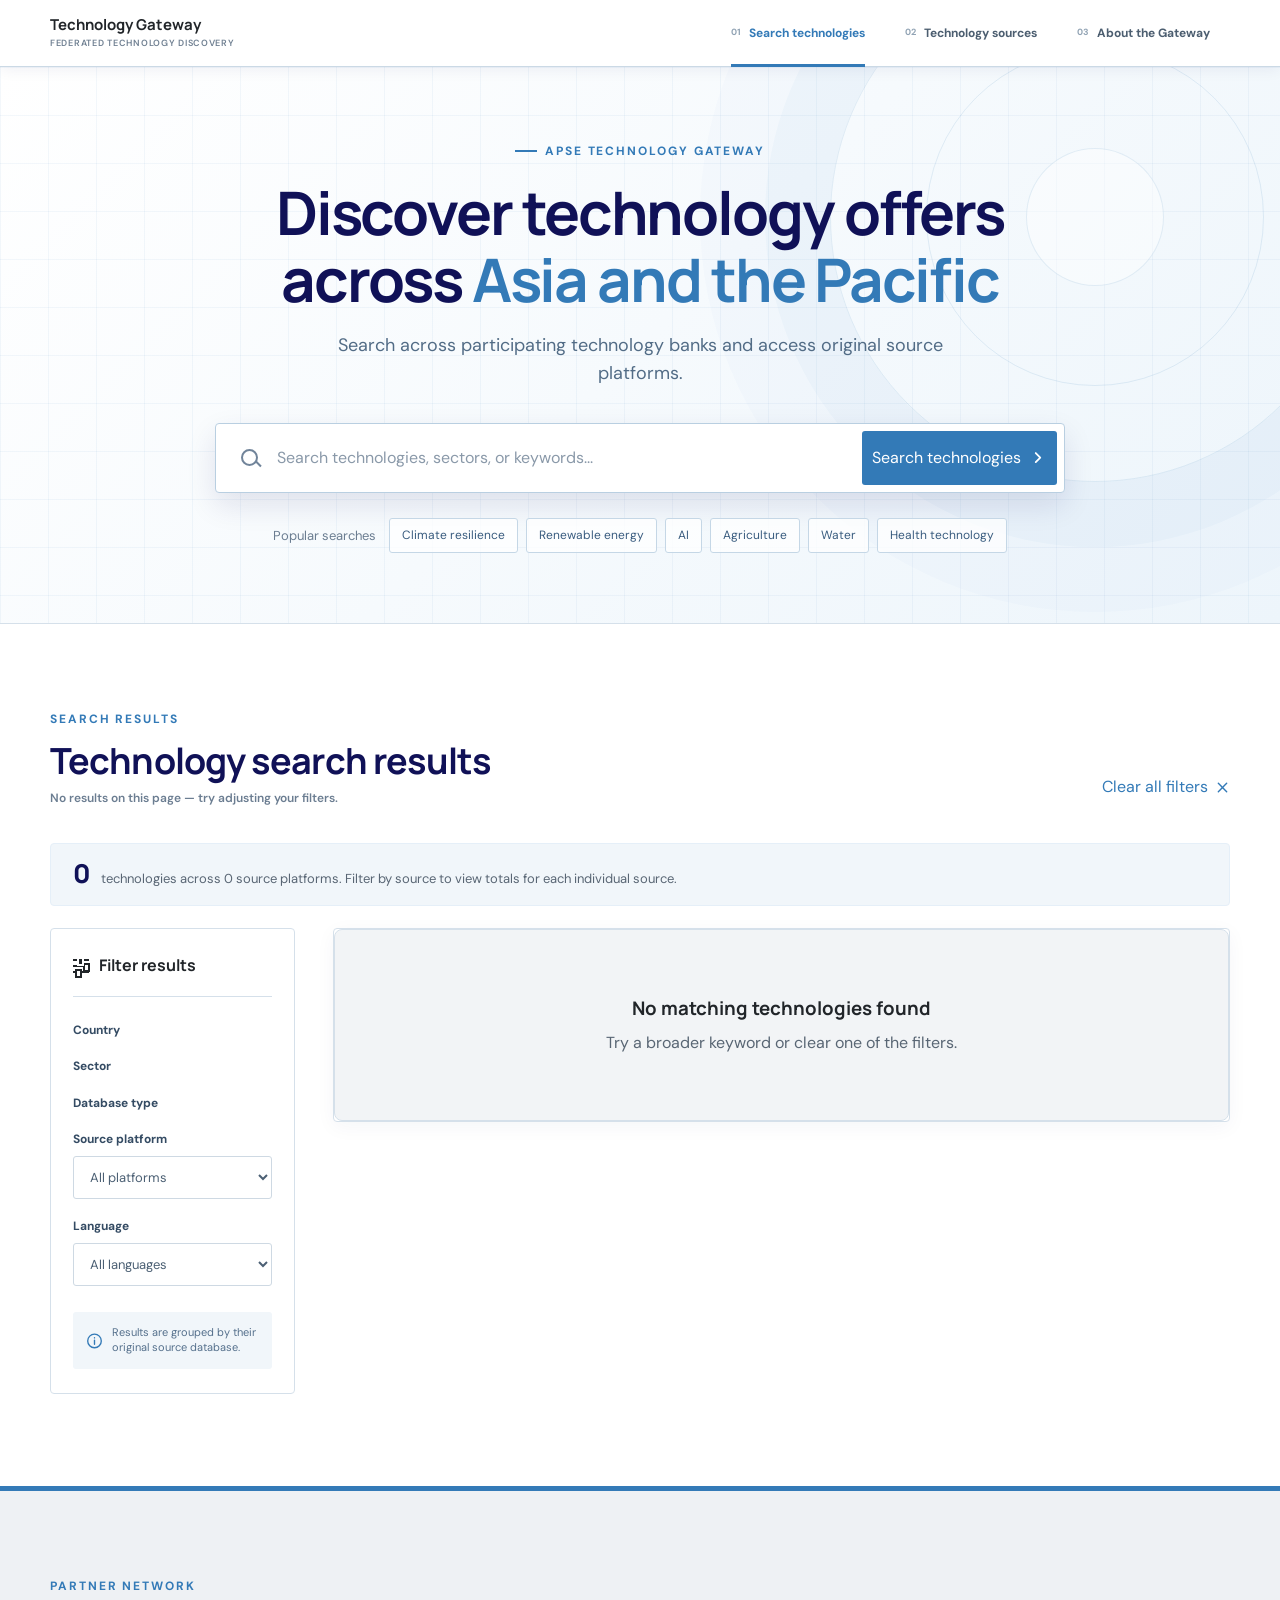
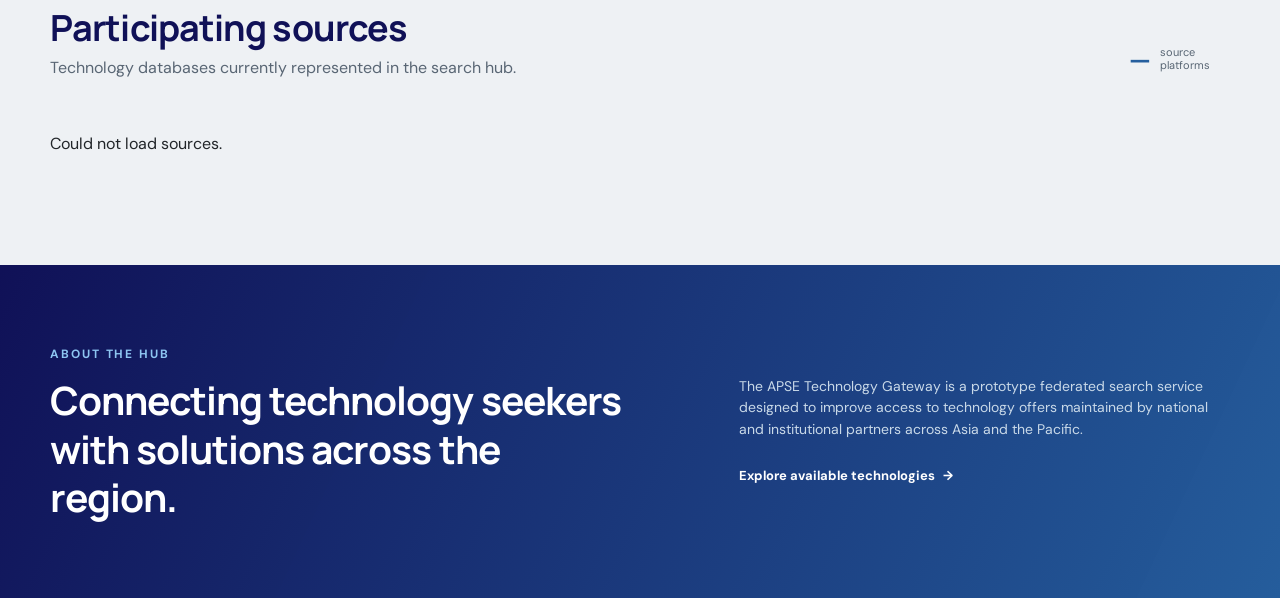
==== commit 8906b729: "Add multi-select Country/Sector filters and new Database Type filter Frontend: replaces the single-s" ====
--- a/frontend/index.html
+++ b/frontend/index.html
@@ -115,28 +115,16 @@
               </div>
 
               <div class="filter-group">
-                <label for="country-filter">Country</label>
-                <select id="country-filter">
-                  <option value="">All countries</option>
-                </select>
-              </div>
-              <div class="filter-group">
-                <label for="sector-filter">Sector</label>
-                <select id="sector-filter">
-                  <option value="">All sectors</option>
-                  <option value="Agriculture">Agriculture &amp; Food</option>
-                  <option value="Energy">Energy &amp; Environment</option>
-                  <option value="ICT">Information &amp; Communication Technology</option>
-                  <option value="Health">Health &amp; Medical</option>
-                  <option value="Manufacturing">Manufacturing &amp; Materials</option>
-                  <option value="Water">Water &amp; Sanitation</option>
-                  <option value="Transport">Transport &amp; Infrastructure</option>
-                  <option value="Biotechnology">Biotechnology</option>
-                  <option value="Climate">Climate &amp; Disaster Risk</option>
-                  <option value="Construction">Construction &amp; Urban Development</option>
-                  <option value="Chemical">Chemical &amp; Pharmaceutical</option>
-                  <option value="Electronics">Electronics &amp; Semiconductors</option>
-                </select>
+                <label id="country-filter-label">Country</label>
+                <div class="multiselect" id="country-multiselect" data-label="All countries"></div>
+              </div>
+              <div class="filter-group">
+                <label id="sector-filter-label">Sector</label>
+                <div class="multiselect" id="sector-multiselect" data-label="All sectors"></div>
+              </div>
+              <div class="filter-group">
+                <label id="dbtype-filter-label">Database type</label>
+                <div class="multiselect" id="dbtype-multiselect" data-label="All types"></div>
               </div>
               <div class="filter-group">
                 <label for="source-filter">Source platform</label>
--- a/frontend/styles.css
+++ b/frontend/styles.css
@@ -561,6 +561,81 @@
   box-shadow: 0 0 0 3px rgba(31, 120, 207, 0.1);
 }
 
+.multiselect {
+  position: relative;
+}
+
+.multiselect-toggle {
+  display: flex;
+  width: 100%;
+  height: 43px;
+  align-items: center;
+  justify-content: space-between;
+  padding: 0 12px;
+  border: 1px solid #ced9e3;
+  border-radius: 3px;
+  outline: 0;
+  color: #4c6074;
+  background: var(--white);
+  font-size: 13px;
+  text-align: left;
+  cursor: pointer;
+}
+
+.multiselect-toggle:hover,
+.multiselect-toggle:focus {
+  border-color: var(--blue-600);
+}
+
+.multiselect-toggle svg {
+  width: 14px;
+  flex: 0 0 14px;
+  fill: none;
+  stroke: #7c8ea1;
+  stroke-linecap: round;
+  stroke-width: 1.7;
+}
+
+.multiselect-toggle span {
+  overflow: hidden;
+  white-space: nowrap;
+  text-overflow: ellipsis;
+}
+
+.multiselect-panel {
+  position: absolute;
+  z-index: 30;
+  top: calc(100% + 4px);
+  left: 0;
+  overflow-y: auto;
+  width: 100%;
+  max-height: 240px;
+  padding: 6px;
+  border: 1px solid var(--line);
+  border-radius: 4px;
+  background: var(--white);
+  box-shadow: 0 10px 28px rgba(16, 17, 87, 0.14);
+}
+
+.multiselect-option {
+  display: flex;
+  align-items: center;
+  gap: 8px;
+  padding: 7px 8px;
+  border-radius: 3px;
+  color: var(--ink);
+  font-size: 13px;
+  cursor: pointer;
+}
+
+.multiselect-option:hover {
+  background: var(--soft);
+}
+
+.multiselect-option input {
+  accent-color: var(--blue-700);
+}
+
 .filter-note {
   display: flex;
   gap: 9px;
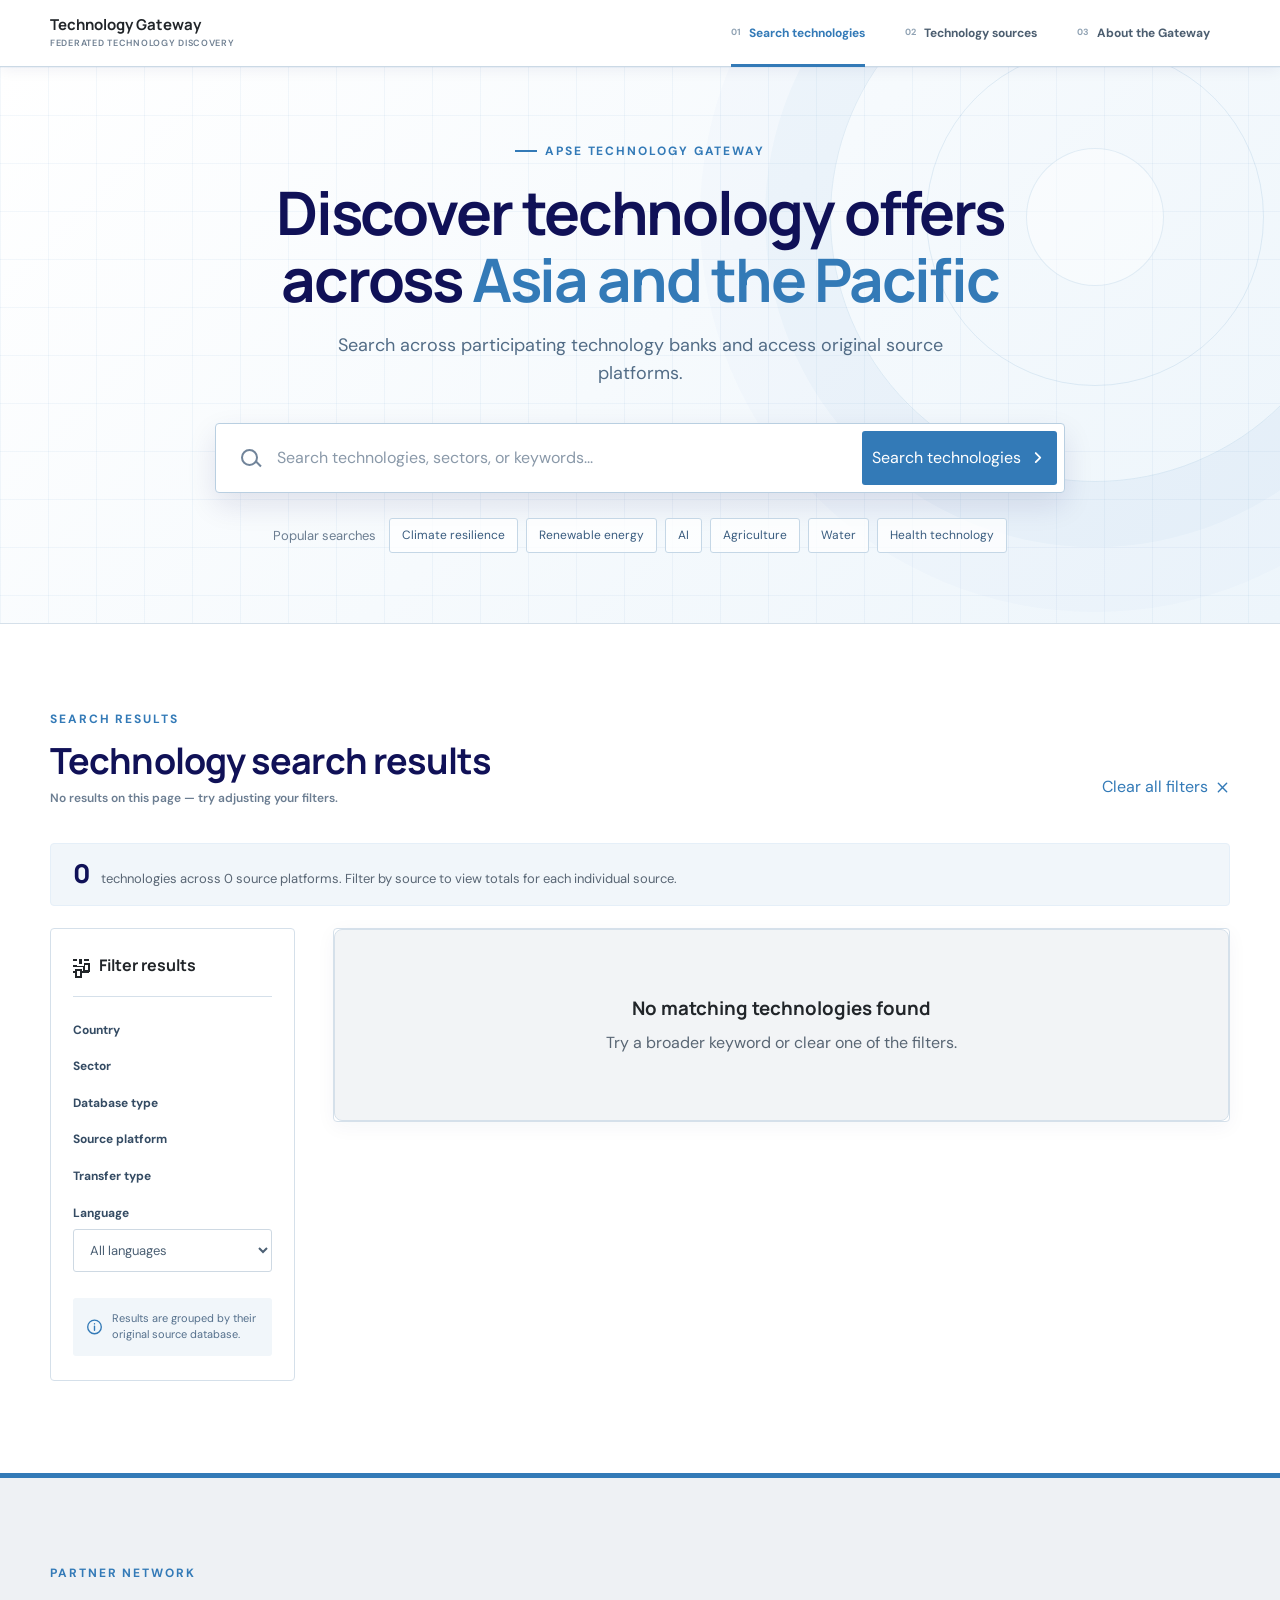
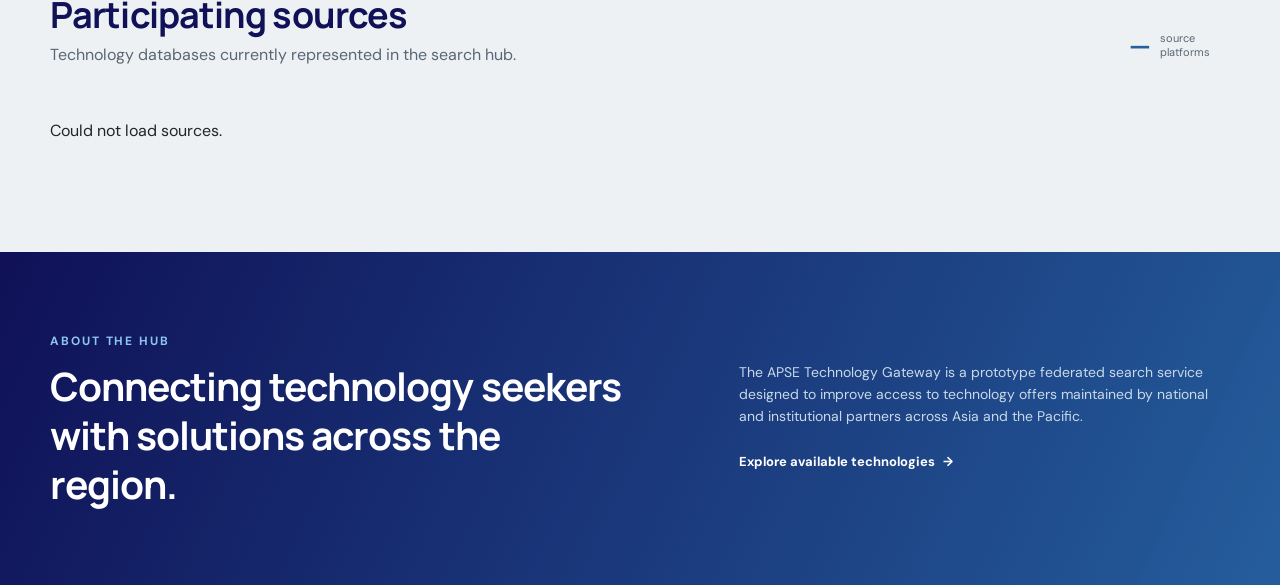
==== commit d0f0c778: "Freeze Sector filter to static list, add Transfer Type filter scraped from sources Reverts the Secto" ====
--- a/frontend/index.html
+++ b/frontend/index.html
@@ -127,10 +127,12 @@
                 <div class="multiselect" id="dbtype-multiselect" data-label="All types"></div>
               </div>
               <div class="filter-group">
-                <label for="source-filter">Source platform</label>
-                <select id="source-filter">
-                  <option value="">All platforms</option>
-                </select>
+                <label id="source-filter-label">Source platform</label>
+                <div class="multiselect" id="source-multiselect" data-label="All platforms"></div>
+              </div>
+              <div class="filter-group">
+                <label id="transfertype-filter-label">Transfer type</label>
+                <div class="multiselect" id="transfertype-multiselect" data-label="All transfer types"></div>
               </div>
               <div class="filter-group">
                 <label for="language-filter">Language</label>
--- a/frontend/styles.css
+++ b/frontend/styles.css
@@ -615,6 +615,26 @@
   border-radius: 4px;
   background: var(--white);
   box-shadow: 0 10px 28px rgba(16, 17, 87, 0.14);
+  scrollbar-width: thin;
+  scrollbar-color: #c2d4e5 var(--soft);
+}
+
+.multiselect-panel::-webkit-scrollbar {
+  width: 6px;
+}
+
+.multiselect-panel::-webkit-scrollbar-track {
+  background: var(--soft);
+  border-radius: 3px;
+}
+
+.multiselect-panel::-webkit-scrollbar-thumb {
+  border-radius: 3px;
+  background: #c2d4e5;
+}
+
+.multiselect-panel::-webkit-scrollbar-thumb:hover {
+  background: var(--blue-600);
 }
 
 .multiselect-option {
@@ -913,26 +933,6 @@
   cursor: default;
 }
 
-.card-details-btn {
-  display: inline-flex;
-  align-items: center;
-  padding: 5px 11px;
-  border: 1px solid var(--line);
-  border-radius: 3px;
-  color: var(--muted);
-  background: var(--white);
-  font-size: 11px;
-  font-weight: 700;
-  cursor: pointer;
-  transition: 0.2s ease;
-  white-space: nowrap;
-}
-
-.card-details-btn:hover {
-  border-color: var(--blue-700);
-  color: var(--blue-700);
-}
-
 .card-detail-panel {
   margin: 14px 0 10px;
   padding: 14px;
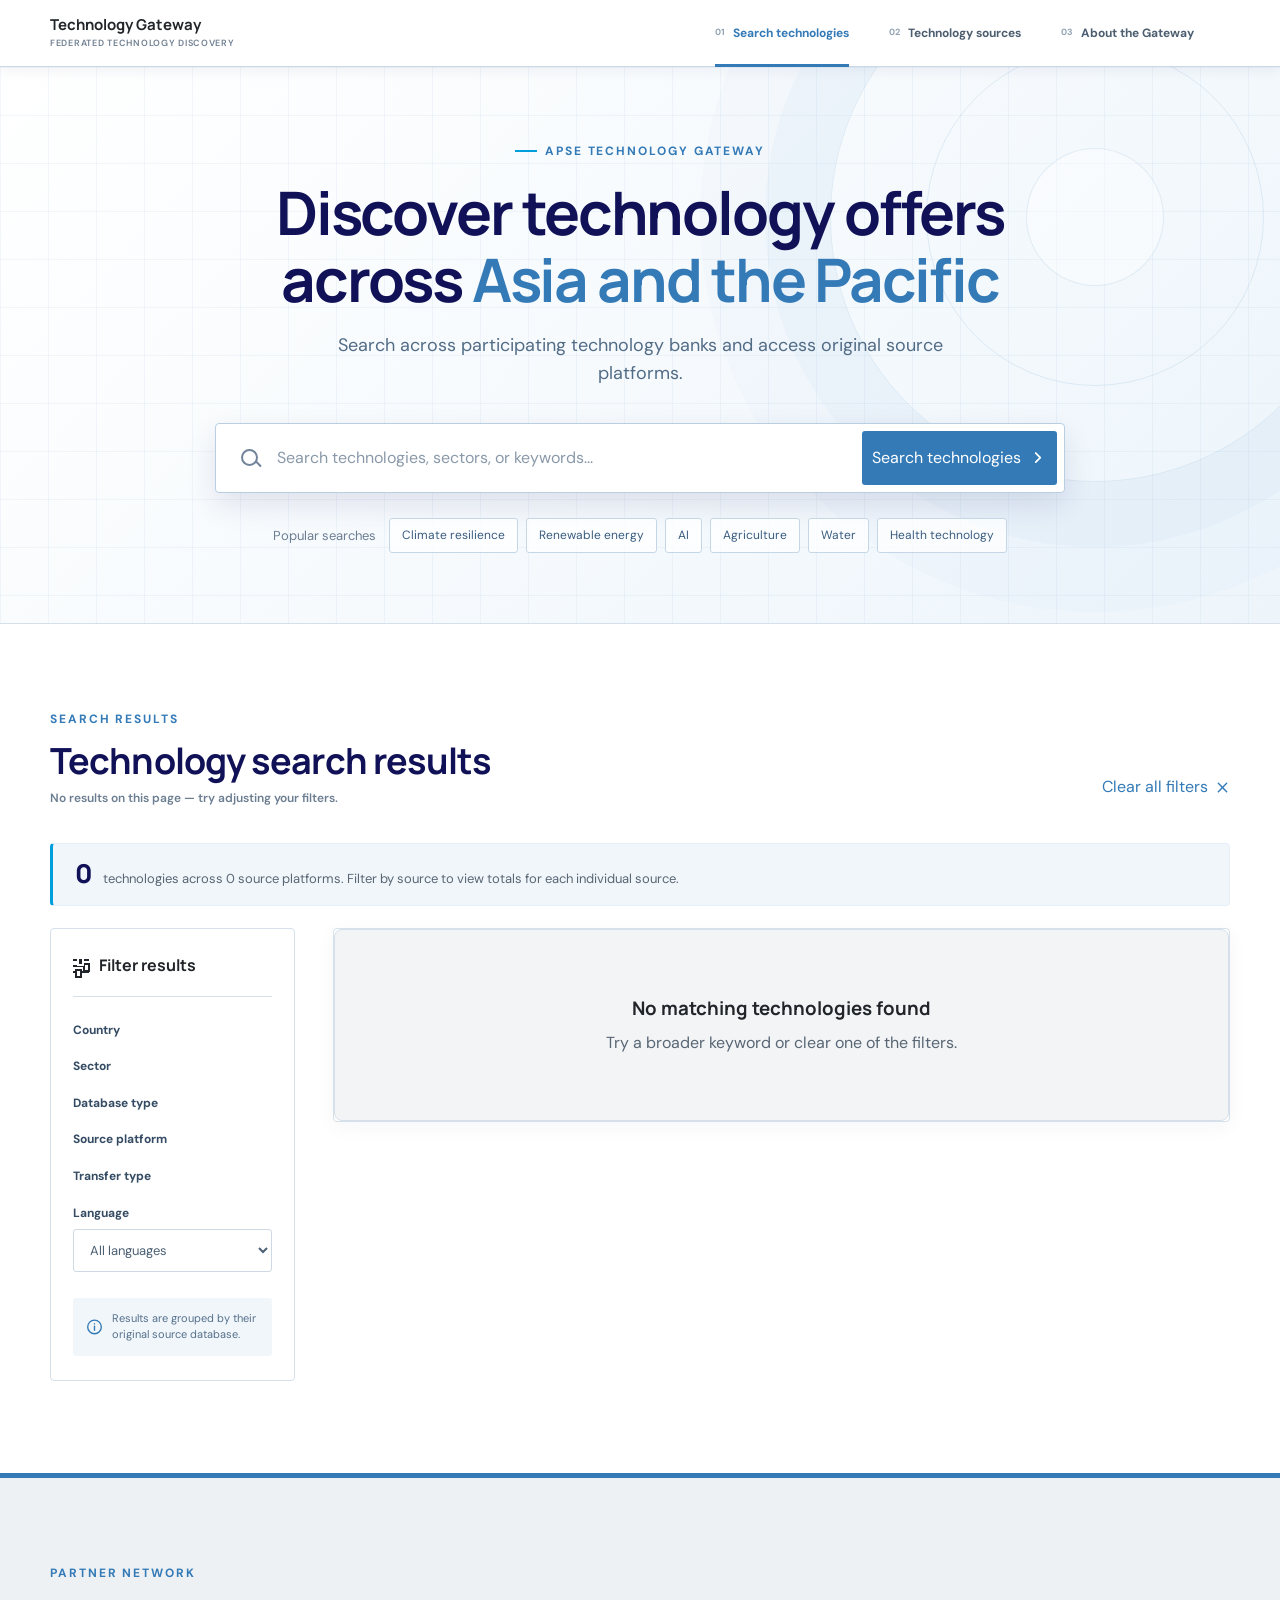
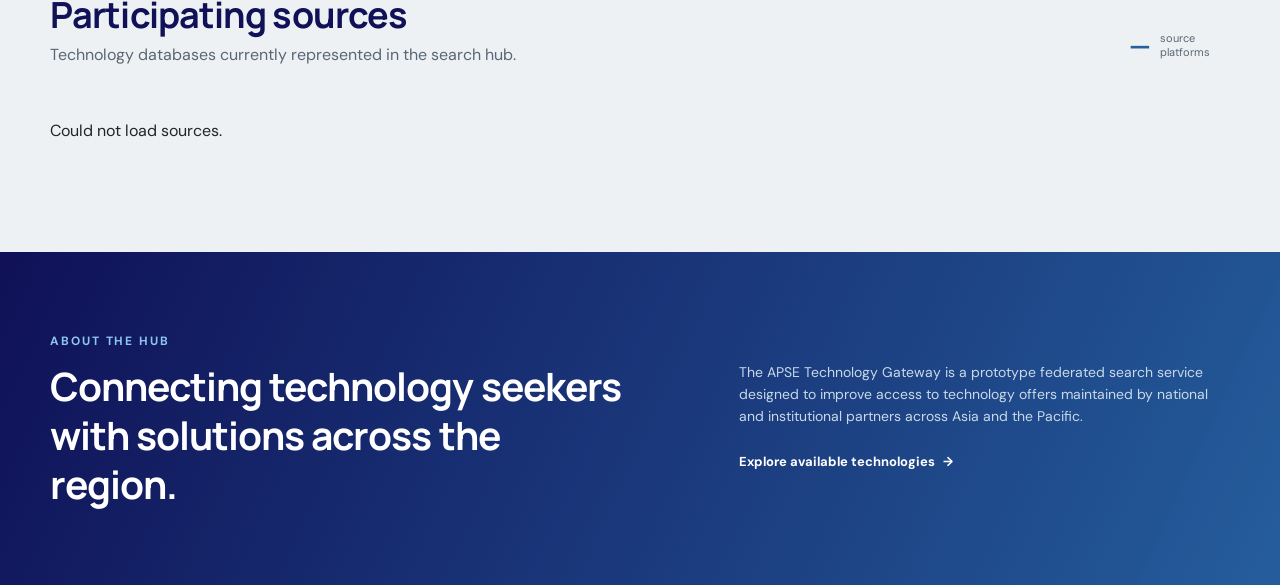
==== commit e2cb2211: "P3: add Google Translate language selector, fix untranslated Korean card category Adds Google's webs" ====
--- a/frontend/index.html
+++ b/frontend/index.html
@@ -41,6 +41,7 @@
               <span class="nav-label-full">About the Gateway</span>
               <span class="nav-label-short">About</span>
             </a>
+            <div class="nav-translate" id="google_translate_element"></div>
           </div>
         </div>
       </nav>
@@ -199,5 +200,20 @@
     </div>
 
     <script src="app.js" defer></script>
+    <script>
+      function googleTranslateElementInit() {
+        new google.translate.TranslateElement(
+          {
+            pageLanguage: "en",
+            includedLanguages:
+              "en,ko,ja,zh-CN,hi,th,vi,ms,id,bn,si,ne,ru,tl,km,my,lo,mn,ur,ta,fr",
+            layout: google.translate.TranslateElement.InlineLayout.SIMPLE,
+            autoDisplay: false,
+          },
+          "google_translate_element"
+        );
+      }
+    </script>
+    <script src="https://translate.google.com/translate_a/element.js?cb=googleTranslateElementInit" defer></script>
   </body>
 </html>
--- a/frontend/styles.css
+++ b/frontend/styles.css
@@ -10,6 +10,7 @@
   --blue-600: #2e87c8;
   --blue-100: #e5eff8;
   --blue-50: #f1f6fa;
+  --un-blue: #009edb; /* UN/ESCAP brand blue — used sparingly as an accent */
   --ink: #212529;
   --muted: #596674;
   --line: #d5e0ea;
@@ -163,6 +164,48 @@
   display: none;
 }
 
+/* Google Translate widget in the nav — tame the default styling */
+.nav-translate {
+  display: flex;
+  align-items: center;
+  padding-left: 16px;
+}
+
+.nav-translate .goog-te-gadget-simple {
+  display: inline-flex;
+  align-items: center;
+  height: 34px;
+  padding: 0 10px;
+  border: 1px solid var(--line);
+  border-radius: 3px;
+  background: var(--white);
+  font-family: var(--font-body);
+  font-size: 12px;
+}
+
+.nav-translate .goog-te-gadget-simple:hover {
+  border-color: var(--blue-600);
+}
+
+.nav-translate .goog-te-gadget-simple a,
+.nav-translate .goog-te-gadget-simple span {
+  color: #4c5e70;
+  text-decoration: none;
+}
+
+.nav-translate .goog-te-gadget-icon {
+  display: none;
+}
+
+/* Suppress Google's injected top banner frame and body offset */
+.goog-te-banner-frame {
+  display: none !important;
+}
+
+body {
+  top: 0 !important;
+}
+
 .hero {
   position: relative;
   overflow: hidden;
@@ -231,7 +274,7 @@
 .eyebrow span {
   width: 22px;
   height: 2px;
-  background: var(--blue-700);
+  background: var(--un-blue);
 }
 
 .apse h1,
@@ -444,6 +487,7 @@
   margin-bottom: 22px;
   padding: 16px 22px;
   border: 1px solid var(--blue-100);
+  border-left: 3px solid var(--un-blue);
   border-radius: 4px;
   background: var(--blue-50);
 }
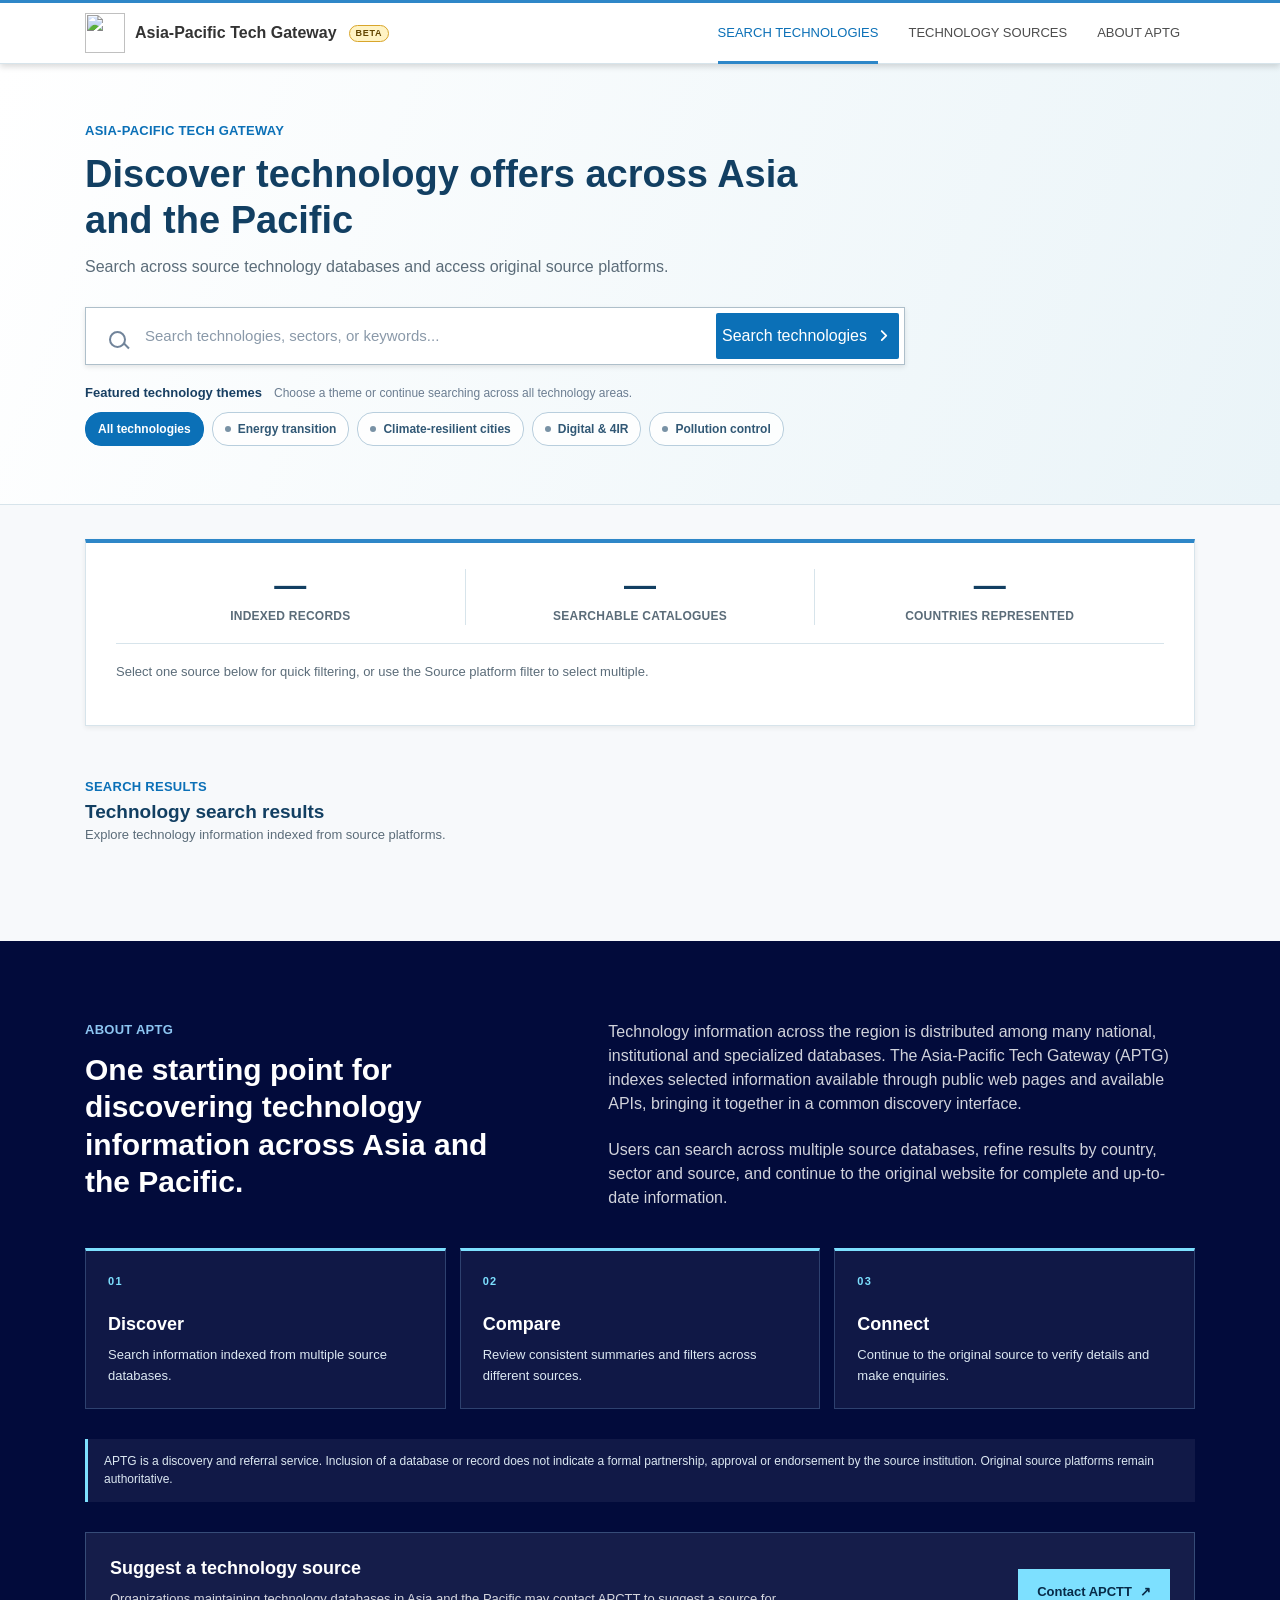
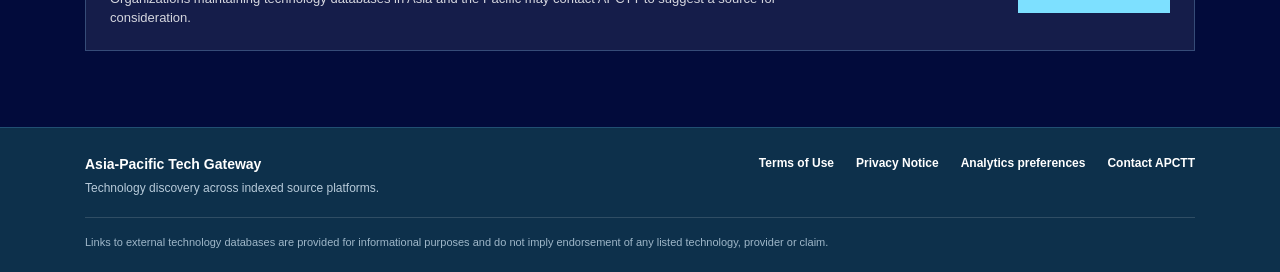
==== commit 0b2b0f8d: "Add curated featured technology themes" ====
--- a/frontend/index.html
+++ b/frontend/index.html
@@ -4,17 +4,59 @@
     <meta charset="UTF-8" />
     <meta name="viewport" content="width=device-width, initial-scale=1.0" />
     <meta
+      http-equiv="Content-Security-Policy"
+      content="default-src 'self'; base-uri 'self'; object-src 'none'; form-action 'self'; img-src 'self' data: https:; font-src 'self' data: https://fonts.gstatic.com; style-src 'self' 'unsafe-inline' https://fonts.googleapis.com; script-src 'self' 'sha256-65nLV9+WjWHNZMH+98Bks30gB2tEhdQJyvh+sKCtndQ=' https://www.googletagmanager.com; connect-src 'self' http://127.0.0.1:8000 https://apsei-api.onrender.com https://translate.googleapis.com https://www.googletagmanager.com https://*.google-analytics.com; frame-src 'none';"
+    />
+    <meta
       name="description"
-      content="APSE Technology Gateway prototype for federated technology discovery across Asia and the Pacific."
+      content="Discover technology offers, licensing opportunities and R&amp;D solutions from public databases across Asia and the Pacific."
     />
-    <title>APSE Technology Gateway</title>
+    <meta name="robots" content="index, follow, max-image-preview:large" />
+    <meta name="theme-color" content="#0b2942" />
+    <link rel="canonical" href="https://ap-tg.net/" />
+    <meta property="og:type" content="website" />
+    <meta property="og:site_name" content="Asia-Pacific Tech Gateway" />
+    <meta property="og:title" content="Asia-Pacific Technology Transfer Search | APTG" />
+    <meta property="og:description" content="Discover technology offers, licensing opportunities and R&amp;D solutions from public databases across Asia and the Pacific." />
+    <meta property="og:url" content="https://ap-tg.net/" />
+    <meta property="og:image" content="https://ap-tg.net/assets/tech-gateway-social-preview.png" />
+    <meta property="og:image:width" content="1200" />
+    <meta property="og:image:height" content="630" />
+    <meta property="og:image:alt" content="Asia-Pacific Tech Gateway" />
+    <meta name="twitter:card" content="summary_large_image" />
+    <meta name="twitter:title" content="Asia-Pacific Technology Transfer Search | APTG" />
+    <meta name="twitter:description" content="Discover technology offers, licensing opportunities and R&amp;D solutions from public databases across Asia and the Pacific." />
+    <meta name="twitter:image" content="https://ap-tg.net/assets/tech-gateway-social-preview.png" />
+    <title>Asia-Pacific Technology Transfer Search | APTG</title>
+    <script type="application/ld+json">
+      {
+        "@context": "https://schema.org",
+        "@type": "WebSite",
+        "name": "Asia-Pacific Tech Gateway",
+        "alternateName": "APTG",
+        "url": "https://ap-tg.net/"
+      }
+    </script>
+    <link rel="icon" type="image/svg+xml" href="assets/tech-gateway-app-icon.svg?v=1" />
     <link rel="preconnect" href="https://fonts.googleapis.com" />
     <link rel="preconnect" href="https://fonts.gstatic.com" crossorigin />
     <link
-      href="https://fonts.googleapis.com/css2?family=DM+Sans:wght@400;500;600;700&family=Manrope:wght@600;700;800&display=swap"
+      href="https://fonts.googleapis.com/css2?family=DM+Sans:wght@400;500;600;700&family=Manrope:wght@600;700;800&family=Roboto:wght@400;500;700&display=swap"
       rel="stylesheet"
     />
-    <link rel="stylesheet" href="styles.css" />
+    <link rel="stylesheet" href="styles.css?v=24" />
+    <link
+      id="apctt-theme"
+      rel="stylesheet"
+      href="apctt-theme.css?v=8"
+    />
+    <link
+      id="energy-concept"
+      rel="stylesheet"
+      href="energy-concept.css?v=4"
+      disabled
+    />
+    <script src="theme-init.js?v=2"></script>
   </head>
   <body class="prototype-preview">
     <!-- Embed this main element inside the existing Drupal page layout. -->
@@ -22,8 +64,15 @@
       <nav class="gateway-nav" aria-label="Technology Gateway sections">
         <div class="gateway-container gateway-nav-inner">
           <a class="gateway-nav-brand" href="#gateway-home">
-            <strong>Technology Gateway</strong>
-            <span>Federated technology discovery</span>
+            <img
+              class="gateway-nav-logo"
+              src="assets/tech-gateway-mark.svg"
+              alt=""
+              width="42"
+              height="42"
+            />
+            <strong>Asia-Pacific Tech Gateway</strong>
+            <span class="gateway-beta-badge" aria-label="Beta version">Beta</span>
           </a>
           <div class="gateway-nav-links">
             <a class="active" href="#search-results">
@@ -38,21 +87,21 @@
             </a>
             <a href="#about">
               <span class="nav-number">03</span>
-              <span class="nav-label-full">About the Gateway</span>
+              <span class="nav-label-full">About APTG</span>
               <span class="nav-label-short">About</span>
             </a>
-            <div class="nav-translate" id="google_translate_element"></div>
           </div>
         </div>
       </nav>
 
+      <div class="app-view" id="view-search">
       <section class="hero" id="gateway-home">
         <div class="hero-pattern" aria-hidden="true"></div>
         <div class="gateway-container hero-content">
-          <div class="eyebrow"><span></span> APSE Technology Gateway</div>
+          <div class="eyebrow"><span></span> Asia-Pacific Tech Gateway</div>
           <h1>Discover technology offers across <em>Asia and the Pacific</em></h1>
           <p>
-            Search across participating technology banks and access original source platforms.
+            Search across source technology databases and access original source platforms.
           </p>
 
           <form class="search-form" id="search-form" role="search">
@@ -72,15 +121,57 @@
             </button>
           </form>
 
-          <div class="popular-searches">
-            <span>Popular searches</span>
-            <div class="chip-list" id="popular-chips">
-              <button type="button" data-keyword="Climate resilience">Climate resilience</button>
-              <button type="button" data-keyword="Renewable energy">Renewable energy</button>
-              <button type="button" data-keyword="Artificial intelligence">AI</button>
-              <button type="button" data-keyword="Agriculture">Agriculture</button>
-              <button type="button" data-keyword="Water treatment">Water</button>
-              <button type="button" data-keyword="Health technology">Health technology</button>
+          <div class="focus-theme-searches">
+            <div class="focus-theme-heading">
+              <span>Featured technology themes</span>
+              <small id="focus-theme-note">Choose a theme or continue searching across all technology areas.</small>
+            </div>
+            <div class="focus-theme-chips" id="focus-theme-chips" role="group" aria-label="Featured technology themes">
+              <button class="active" type="button" data-focus="" aria-pressed="true">All technologies</button>
+              <button type="button" data-focus="energy-transition" aria-pressed="false"><i aria-hidden="true"></i>Energy transition</button>
+              <button type="button" data-focus="climate-resilient-cities" aria-pressed="false"><i aria-hidden="true"></i>Climate-resilient cities</button>
+              <button type="button" data-focus="digital-4ir" aria-pressed="false"><i aria-hidden="true"></i>Digital &amp; 4IR</button>
+              <button type="button" data-focus="pollution-control" aria-pressed="false"><i aria-hidden="true"></i>Pollution control</button>
+            </div>
+          </div>
+
+          <div class="hero-network-visual" aria-hidden="true">
+            <svg viewBox="0 0 540 430">
+              <defs>
+                <linearGradient id="gateway-route" x1="0" y1="1" x2="1" y2="0">
+                  <stop offset="0" stop-color="#52d5ff"/>
+                  <stop offset="1" stop-color="#9ee9ff"/>
+                </linearGradient>
+                <radialGradient id="gateway-glow">
+                  <stop offset="0" stop-color="#35c8ff" stop-opacity=".38"/>
+                  <stop offset="1" stop-color="#35c8ff" stop-opacity="0"/>
+                </radialGradient>
+              </defs>
+              <circle class="network-glow" cx="285" cy="215" r="208"/>
+              <g class="network-orbits">
+                <ellipse cx="285" cy="215" rx="210" ry="118"/>
+                <ellipse cx="285" cy="215" rx="140" ry="205" transform="rotate(52 285 215)"/>
+                <path d="M90 282C172 150 348 100 486 155"/>
+              </g>
+              <g class="network-route">
+                <path d="M82 310 166 244 245 268 325 166 410 196 482 107"/>
+                <path class="route-branch" d="m245 268 71 68 108-42"/>
+              </g>
+              <g class="network-nodes">
+                <circle cx="82" cy="310" r="8"/><circle cx="166" cy="244" r="7"/>
+                <circle cx="245" cy="268" r="11"/><circle cx="325" cy="166" r="8"/>
+                <circle cx="410" cy="196" r="7"/><circle cx="482" cy="107" r="9"/>
+                <circle cx="316" cy="336" r="7"/><circle cx="424" cy="294" r="8"/>
+              </g>
+              <g class="network-labels">
+                <text x="64" y="340">DISCOVER</text>
+                <text x="222" y="302">COMPARE</text>
+                <text x="430" y="82">CONNECT</text>
+              </g>
+            </svg>
+            <div class="network-caption">
+              <span>Regional discovery network</span>
+              <strong>One search. Multiple source platforms.</strong>
             </div>
           </div>
         </div>
@@ -88,31 +179,66 @@
 
       <section class="search-section" id="search-results">
         <div class="gateway-container">
-          <div class="section-heading results-heading">
-            <div>
-              <span class="section-kicker">Search results</span>
-              <h2 id="results-title">Technology search results</h2>
-              <p id="results-summary">Explore technology offers from participating source platforms.</p>
-            </div>
-            <button class="text-button" id="clear-filters" type="button">
-              Clear all filters
-              <svg viewBox="0 0 18 18" aria-hidden="true"><path d="M4 4l10 10M14 4 4 14" /></svg>
-            </button>
-          </div>
-
-          <div class="global-stats-bar" id="global-stats-bar" aria-live="polite">
-            <span class="gsb-number">—</span>
-            <span class="gsb-label">technologies across — source platforms</span>
+          <div class="results-toolbar">
+            <div class="results-toolbar-filter-row">
+              <span class="active-filters-label">Active filters</span>
+              <div class="active-filters" id="active-filters" aria-live="polite"></div>
+              <button class="text-button" id="clear-filters" type="button">
+                Clear all
+                <svg viewBox="0 0 18 18" aria-hidden="true"><path d="M4 4l10 10M14 4 4 14" /></svg>
+              </button>
+            </div>
+
+            <div class="results-toolbar-main">
+              <div class="section-heading results-heading">
+                <div>
+                  <span class="section-kicker">Search results</span>
+                  <h2 id="results-title">Technology search results</h2>
+                  <p id="results-summary">Explore technology information indexed from source platforms.</p>
+                </div>
+              </div>
+
+              <div class="global-stats-bar" id="global-stats-bar" aria-live="polite">
+                <div class="gsb-stats-row">
+                  <div class="gsb-stat">
+                    <span class="gsb-stat-number" id="gsb-stat-techs">—</span>
+                    <span class="gsb-stat-label" id="gsb-stat-techs-label">Indexed records</span>
+                  </div>
+                  <div class="gsb-stat">
+                    <span class="gsb-stat-number" id="gsb-stat-sources">—</span>
+                    <span class="gsb-stat-label">Searchable catalogues</span>
+                  </div>
+                  <div class="gsb-stat">
+                    <span class="gsb-stat-number" id="gsb-stat-countries">—</span>
+                    <span class="gsb-stat-label">Countries represented</span>
+                  </div>
+                </div>
+                <p class="gsb-hint">Select one source below for quick filtering, or use the Source platform filter to select multiple.</p>
+                <div class="gsb-source-chips" id="gsb-source-chips" role="group" aria-label="Filter by source"></div>
+              </div>
+
+              <div class="results-view-toggle" role="group" aria-label="Results layout">
+                <button type="button" class="view-toggle-button active" data-results-view="list" aria-pressed="true" title="List view">
+                  <span aria-hidden="true">☰</span><span class="visually-hidden">List view</span>
+                </button>
+                <button type="button" class="view-toggle-button" data-results-view="grid" aria-pressed="false" title="Grid view">
+                  <span aria-hidden="true">▦</span><span class="visually-hidden">Grid view</span>
+              </div>
+            </div>
           </div>
 
           <div class="search-layout">
             <aside class="filters" aria-label="Search filters">
+              <span class="filter-sheet-handle" aria-hidden="true"></span>
               <div class="filters-header">
                 <div>
                   <span class="filter-icon" aria-hidden="true"></span>
                   <h3>Filter results</h3>
                 </div>
-                <button class="filter-close" type="button" aria-label="Close filters">×</button>
+                <div class="filter-header-actions">
+                  <button class="text-button reset-filters" type="button">Reset</button>
+                  <button class="filter-close" type="button" aria-label="Close filters">×</button>
+                </div>
               </div>
 
               <div class="filter-group">
@@ -131,89 +257,168 @@
                 <label id="source-filter-label">Source platform</label>
                 <div class="multiselect" id="source-multiselect" data-label="All platforms"></div>
               </div>
-              <div class="filter-group">
-                <label id="transfertype-filter-label">Transfer type</label>
-                <div class="multiselect" id="transfertype-multiselect" data-label="All transfer types"></div>
-              </div>
-              <div class="filter-group">
-                <label for="language-filter">Language</label>
-                <select id="language-filter">
-                  <option value="">All languages</option>
-                </select>
-              </div>
-
               <div class="filter-note">
                 <svg viewBox="0 0 20 20" aria-hidden="true">
                   <circle cx="10" cy="10" r="8" /><path d="M10 9v5M10 6.2v.2" />
                 </svg>
-                <p>Results are grouped by their original source database.</p>
+                <p>Sectors use ISO ICS. Counts reflect indexed catalogue records. A green dot means the source is connected but cannot be counted in advance.</p>
               </div>
             </aside>
+            <div class="filter-backdrop" aria-hidden="true" hidden></div>
 
             <div class="results-column">
-              <button class="mobile-filter-button button button-secondary" type="button">
-                <span class="filter-icon" aria-hidden="true"></span> Filters
-              </button>
+              <div class="mobile-results-utility">
+                <button class="mobile-filter-button button button-secondary" type="button">
+                  <span class="filter-icon" aria-hidden="true"></span>
+                  <span>Filters</span>
+                  <span class="mobile-filter-count" hidden>0</span>
+                </button>
+              </div>
               <div id="results-container" aria-live="polite"></div>
             </div>
           </div>
         </div>
       </section>
-
+      </div>
+
+      <div class="app-view" id="view-sources" hidden>
       <section class="sources-section" id="sources">
         <div class="gateway-container">
-          <div class="section-heading">
+          <div class="section-heading sources-heading">
             <div>
-              <span class="section-kicker">Partner network</span>
-              <h2>Participating sources</h2>
-              <p>Technology databases currently represented in the search hub.</p>
+              <span class="section-kicker">Source coverage</span>
+              <h2>Technology sources across Asia and the Pacific</h2>
+              <p>Explore source platforms and continue to the original website for authoritative information.</p>
             </div>
             <div class="source-count" id="source-count-badge"><strong>—</strong><span>source platforms</span></div>
           </div>
+          <div class="sources-overview" aria-label="How the Gateway connects to technology sources">
+            <div class="sources-overview-copy">
+              <span class="sources-overview-icon" aria-hidden="true">
+                <svg viewBox="0 0 24 24"><circle cx="5" cy="17" r="2.5"/><circle cx="12" cy="12" r="2.5"/><circle cx="19" cy="7" r="2.5"/><path d="m7 15.5 3-2M14 10.5l3-2"/></svg>
+              </span>
+              <div>
+                <h3>A gateway, not another database</h3>
+                <p>Searchable metadata helps you find relevant offers. Full records, ownership information and enquiries remain with each source institution.</p>
+              </div>
+            </div>
+            <div class="sources-overview-stats">
+              <div><strong id="source-country-count">—</strong><span>countries represented</span></div>
+              <div><strong id="source-indexed-count">—</strong><span>searchable catalogues</span></div>
+              <div><strong id="source-redirect-count">—</strong><span>external search links</span></div>
+            </div>
+          </div>
+          <div class="source-access-key" aria-label="Source access types">
+            <span><i class="access-dot access-dot-searchable" aria-hidden="true"></i><strong>Searchable catalogue</strong> — records can be discovered within the Gateway</span>
+            <span><i class="access-dot access-dot-external" aria-hidden="true"></i><strong>External search</strong> — searches continue on the provider’s website</span>
+            <a class="source-join-link" href="#about">Know a technology database? Suggest a source <span aria-hidden="true">→</span></a>
+          </div>
           <div id="source-cards-grid" class="source-cards-grid"></div>
         </div>
       </section>
-
+      </div>
+
+      <!-- JPO Patent Status Lookup section removed pending further permission
+           from JPO on the account's intended use. Markup preserved in git
+           history (see commit that removed it) — re-add here and re-enable
+           app.js's #jpo-lookup-form handler once approved. -->
+
+      <!-- About section is intentionally outside both .app-view containers —
+           persistent footer content shown regardless of which view is active. -->
       <section class="about-section" id="about">
-        <div class="gateway-container about-grid">
+        <div class="gateway-container about-layout">
+          <div class="about-intro">
+            <div>
+              <span class="section-kicker light">About APTG</span>
+              <h2>One starting point for discovering technology information across Asia and the Pacific.</h2>
+            </div>
+            <div class="about-overview">
+              <p>
+                Technology information across the region is distributed among many national,
+                institutional and specialized databases. The Asia-Pacific Tech Gateway (APTG)
+                indexes selected information available through public web pages and available
+                APIs, bringing it together in a common discovery interface.
+              </p>
+              <p>
+                Users can search across multiple source databases, refine results by country,
+                sector and source, and continue to the original website for complete and
+                up-to-date information.
+              </p>
+            </div>
+          </div>
+
+          <div class="about-pillars" aria-label="How APTG works">
+            <article>
+              <span class="about-step">01</span>
+              <h3>Discover</h3>
+              <p>Search information indexed from multiple source databases.</p>
+            </article>
+            <article>
+              <span class="about-step">02</span>
+              <h3>Compare</h3>
+              <p>Review consistent summaries and filters across different sources.</p>
+            </article>
+            <article>
+              <span class="about-step">03</span>
+              <h3>Connect</h3>
+              <p>Continue to the original source to verify details and make enquiries.</p>
+            </article>
+          </div>
+
+          <p class="about-disclaimer">
+            APTG is a discovery and referral service. Inclusion of a database or record
+            does not indicate a formal partnership, approval or endorsement by the source
+            institution. Original source platforms remain authoritative.
+          </p>
+
+          <div class="about-source-cta">
+            <div>
+              <h3>Suggest a technology source</h3>
+              <p>Organizations maintaining technology databases in Asia and the Pacific may contact APCTT to suggest a source for consideration.</p>
+            </div>
+            <a href="https://apctt.org/form/contact-us" target="_blank" rel="noopener noreferrer">
+              Contact APCTT <span aria-hidden="true">↗</span>
+            </a>
+          </div>
+        </div>
+      </section>
+
+      <footer class="gateway-legal-footer">
+        <div class="gateway-container gateway-legal-footer-inner">
           <div>
-            <span class="section-kicker light">About the hub</span>
-            <h2>Connecting technology seekers with solutions across the region.</h2>
-          </div>
-          <div>
-            <p>
-              The APSE Technology Gateway is a prototype federated search service designed
-              to improve access to technology offers maintained by national and institutional
-              partners across Asia and the Pacific.
-            </p>
-            <a href="#search-results">Explore available technologies <span>→</span></a>
-          </div>
-        </div>
-      </section>
+            <strong>Asia-Pacific Tech Gateway</strong>
+            <p>Technology discovery across indexed source platforms.</p>
+          </div>
+          <nav aria-label="Legal information">
+            <a href="terms-of-use.html">Terms of Use</a>
+            <a href="privacy-notice.html">Privacy Notice</a>
+            <button type="button" class="footer-privacy-button" data-analytics-preferences>Analytics preferences</button>
+            <a href="https://apctt.org/form/contact-us" target="_blank" rel="noopener noreferrer">Contact APCTT</a>
+          </nav>
+        </div>
+        <div class="gateway-container gateway-external-link-note">
+          Links to external technology databases are provided for informational purposes and do not imply endorsement of any listed technology, provider or claim.
+        </div>
+      </footer>
     </main>
 
     <!-- Source detail page overlay -->
-    <div id="source-page" class="source-page" aria-modal="true" role="dialog">
+    <div
+      id="source-page"
+      class="source-page"
+      aria-modal="true"
+      aria-hidden="true"
+      aria-labelledby="source-page-title"
+      role="dialog"
+    >
       <div class="source-page-inner">
         <div id="source-page-content"></div>
       </div>
     </div>
 
-    <script src="app.js" defer></script>
-    <script>
-      function googleTranslateElementInit() {
-        new google.translate.TranslateElement(
-          {
-            pageLanguage: "en",
-            includedLanguages:
-              "en,ko,ja,zh-CN,hi,th,vi,ms,id,bn,si,ne,ru,tl,km,my,lo,mn,ur,ta,fr",
-            layout: google.translate.TranslateElement.InlineLayout.SIMPLE,
-            autoDisplay: false,
-          },
-          "google_translate_element"
-        );
-      }
-    </script>
-    <script src="https://translate.google.com/translate_a/element.js?cb=googleTranslateElementInit" defer></script>
+    <script src="merged-pagination.js?v=1" defer></script>
+    <script src="security-utils.js?v=1" defer></script>
+    <script src="analytics.js?v=2" defer></script>
+    <script src="app.js?v=33" defer></script>
   </body>
 </html>
--- a/frontend/styles.css
+++ b/frontend/styles.css
@@ -24,13 +24,23 @@
   --shadow: 0 8px 28px rgba(16, 17, 87, 0.08);
   --font-body: "DM Sans", Arial, sans-serif;
   --font-display: "Manrope", Arial, sans-serif;
+  display: flex;
+  flex-direction: column;
   width: 100%;
+  min-height: 100vh;
   margin: 0;
   color: var(--ink);
   background: var(--white);
   font-family: var(--font-body);
   line-height: 1.55;
   -webkit-font-smoothing: antialiased;
+}
+
+/* When page content is shorter than the viewport (e.g. the blank search
+   state, or zoomed way out), stretch the closing About section to fill the
+   remaining space instead of leaving bare white background beneath it. */
+.apse > .app-view {
+  flex: 0 0 auto;
 }
 
 .apse,
@@ -91,16 +101,26 @@
 .gateway-nav-brand {
   display: flex;
   min-width: 215px;
-  flex-direction: column;
+  align-items: center;
+  flex-direction: row;
+  gap: 10px;
   justify-content: center;
   color: var(--blue-950);
   text-decoration: none;
+}
+
+.gateway-nav-logo {
+  display: block;
+  width: 42px;
+  height: 42px;
+  flex: 0 0 42px;
 }
 
 .gateway-nav-brand strong {
   font-family: var(--font-display);
   font-size: 15px;
   line-height: 1.2;
+  white-space: nowrap;
 }
 
 .gateway-nav-brand span {
@@ -110,6 +130,23 @@
   font-weight: 600;
   letter-spacing: 0.08em;
   text-transform: uppercase;
+}
+
+.gateway-nav-brand .gateway-beta-badge {
+  display: inline-flex;
+  margin: 0 0 0 2px;
+  align-items: center;
+  padding: 3px 6px;
+  border: 1px solid #d8a52b;
+  border-radius: 999px;
+  color: #624500;
+  background: #fff3c4;
+  font-family: var(--font-body);
+  font-size: 9px;
+  font-weight: 700;
+  line-height: 1;
+  letter-spacing: 0.08em;
+  white-space: nowrap;
 }
 
 .gateway-nav-links {
@@ -164,48 +201,6 @@
   display: none;
 }
 
-/* Google Translate widget in the nav — tame the default styling */
-.nav-translate {
-  display: flex;
-  align-items: center;
-  padding-left: 16px;
-}
-
-.nav-translate .goog-te-gadget-simple {
-  display: inline-flex;
-  align-items: center;
-  height: 34px;
-  padding: 0 10px;
-  border: 1px solid var(--line);
-  border-radius: 3px;
-  background: var(--white);
-  font-family: var(--font-body);
-  font-size: 12px;
-}
-
-.nav-translate .goog-te-gadget-simple:hover {
-  border-color: var(--blue-600);
-}
-
-.nav-translate .goog-te-gadget-simple a,
-.nav-translate .goog-te-gadget-simple span {
-  color: #4c5e70;
-  text-decoration: none;
-}
-
-.nav-translate .goog-te-gadget-icon {
-  display: none;
-}
-
-/* Suppress Google's injected top banner frame and body offset */
-.goog-te-banner-frame {
-  display: none !important;
-}
-
-body {
-  top: 0 !important;
-}
-
 .hero {
   position: relative;
   overflow: hidden;
@@ -256,6 +251,10 @@
   text-align: center;
 }
 
+.hero-network-visual {
+  display: none;
+}
+
 .eyebrow,
 .section-kicker {
   color: var(--blue-700);
@@ -374,6 +373,10 @@
   background: var(--blue-700);
 }
 
+.apse a.button-primary {
+  color: var(--white);
+}
+
 .button-primary:hover {
   border-color: var(--blue-900);
   background: var(--blue-900);
@@ -394,40 +397,80 @@
   stroke-width: 2;
 }
 
-.popular-searches {
-  display: flex;
-  align-items: center;
-  justify-content: center;
-  gap: 13px;
-  margin-top: 25px;
+.focus-theme-searches {
+  width: min(850px, 100%);
+  margin: 20px auto 0;
+  color: #4f687f;
+  text-align: left;
+}
+
+.focus-theme-heading {
+  display: flex;
+  align-items: baseline;
+  flex-wrap: wrap;
+  gap: 6px 12px;
+  margin-bottom: 9px;
+}
+
+.focus-theme-heading > span {
+  color: #183f62;
+  font-size: 13px;
+  font-weight: 700;
+}
+
+.focus-theme-heading small {
   color: #6b7d91;
-  font-size: 13px;
-}
-
-.chip-list {
+  font-size: 12px;
+}
+
+.focus-theme-chips {
   display: flex;
   flex-wrap: wrap;
-  justify-content: center;
   gap: 8px;
 }
 
-.chip-list button {
+.focus-theme-chips button {
+  display: inline-flex;
+  min-height: 34px;
+  align-items: center;
+  gap: 7px;
   padding: 7px 12px;
-  border: 1px solid #c5d7e6;
-  border-radius: 3px;
-  color: #395c7f;
-  background: rgba(255, 255, 255, 0.75);
+  border: 1px solid #b8cedd;
+  border-radius: 999px;
+  color: #315875;
+  background: rgba(255, 255, 255, 0.82);
+  font-family: var(--font-body);
   font-size: 12px;
+  font-weight: 600;
   cursor: pointer;
-}
-
-.chip-list button:hover {
-  border-color: var(--blue-600);
+  transition: background-color 0.15s ease, border-color 0.15s ease, color 0.15s ease;
+}
+
+.focus-theme-chips button i {
+  width: 6px;
+  height: 6px;
+  border-radius: 50%;
+  background: currentColor;
+  opacity: 0.65;
+}
+
+.focus-theme-chips button:hover,
+.focus-theme-chips button:focus-visible {
+  border-color: var(--blue-700);
   color: var(--blue-800);
   background: var(--white);
 }
 
-.search-section,
+.focus-theme-chips button.active {
+  border-color: var(--blue-700);
+  color: var(--white);
+  background: var(--blue-700);
+}
+
+.search-section {
+  padding: 32px 0 92px;
+}
+
 .sources-section {
   padding: 82px 0 92px;
 }
@@ -482,27 +525,123 @@
 
 .global-stats-bar {
   display: flex;
-  align-items: baseline;
-  gap: 10px;
-  margin-bottom: 22px;
-  padding: 16px 22px;
+  flex-direction: column;
+  gap: 22px;
+  margin-bottom: 28px;
+  padding: 36px 40px;
   border: 1px solid var(--blue-100);
-  border-left: 3px solid var(--un-blue);
-  border-radius: 4px;
-  background: var(--blue-50);
-}
-
-.gsb-number {
-  color: var(--blue-950);
+  border-radius: 16px;
+  background: var(--white);
+  box-shadow: 0 18px 40px -22px rgba(16, 17, 87, 0.28);
+}
+
+.apse.has-active-search .global-stats-bar {
+  gap: 0;
+  padding: 18px 24px;
+}
+
+.apse.has-active-search .gsb-hint,
+.apse.has-active-search .gsb-source-chips {
+  display: none;
+}
+
+.apse.has-active-search .gsb-stat {
+  flex-direction: row;
+  justify-content: center;
+  gap: 9px;
+}
+
+.apse.has-active-search .gsb-stat-number {
+  font-size: 25px;
+}
+
+.apse.has-active-search .gsb-stat-label {
+  font-size: 11px;
+}
+
+.gsb-stats-row {
+  display: flex;
+  justify-content: space-around;
+  text-align: center;
+}
+
+.gsb-stat {
+  display: flex;
+  flex: 1 1 0;
+  flex-direction: column;
+  align-items: center;
+  gap: 6px;
+  padding: 0 16px;
+  border-left: 1px solid var(--blue-100);
+}
+
+.gsb-stat:first-child {
+  border-left: none;
+}
+
+.gsb-stat-number {
+  color: var(--blue-800);
   font-family: var(--font-display);
-  font-size: 26px;
+  font-size: 38px;
   font-weight: 800;
   line-height: 1;
 }
 
-.gsb-label {
+.gsb-stat-label {
+  color: var(--muted);
+  font-size: 12px;
+  font-weight: 600;
+  letter-spacing: 0.04em;
+  text-transform: uppercase;
+}
+
+.gsb-hint {
+  margin: 0;
+  padding-top: 18px;
+  border-top: 1px solid var(--blue-100);
   color: var(--muted);
   font-size: 13px;
+}
+
+.gsb-source-chips {
+  display: flex;
+  flex-wrap: wrap;
+  gap: 12px;
+}
+
+.gsb-chip {
+  display: inline-flex;
+  align-items: center;
+  gap: 6px;
+  padding: 9px 16px;
+  border: 1px solid var(--blue-100);
+  border-radius: 999px;
+  background: var(--blue-50);
+  color: var(--ink);
+  font-family: var(--font-body);
+  font-size: 13px;
+  font-weight: 600;
+  cursor: pointer;
+  transition: background-color 0.15s ease, border-color 0.15s ease, color 0.15s ease;
+}
+
+.gsb-chip span {
+  color: var(--blue-700);
+  font-weight: 800;
+}
+
+.gsb-chip:hover {
+  border-color: var(--blue-700);
+}
+
+.gsb-chip.active {
+  border-color: var(--blue-700);
+  background: var(--blue-700);
+  color: var(--white);
+}
+
+.gsb-chip.active span {
+  color: var(--white);
 }
 
 .search-layout {
@@ -510,6 +649,46 @@
   grid-template-columns: 245px minmax(0, 1fr);
   gap: 38px;
   align-items: start;
+}
+
+.apse:not(.has-active-search) .search-layout {
+  grid-template-columns: 1fr;
+}
+
+.apse:not(.has-active-search) .filters,
+.apse:not(.has-active-search) .mobile-filter-button {
+  display: none;
+}
+
+.active-filters {
+  display: flex;
+  flex-wrap: wrap;
+  gap: 8px;
+  margin: -10px 0 22px;
+}
+
+.active-filters[hidden] {
+  display: none;
+}
+
+.active-filter-chip {
+  display: inline-flex;
+  min-height: 34px;
+  align-items: center;
+  gap: 8px;
+  padding: 6px 10px 6px 12px;
+  border: 1px solid var(--blue-100);
+  border-radius: 999px;
+  color: var(--blue-800);
+  background: var(--blue-50);
+  font: 600 12px/1.2 var(--font-body);
+  cursor: pointer;
+}
+
+.active-filter-chip:hover,
+.active-filter-chip:focus-visible {
+  border-color: var(--blue-700);
+  outline: none;
 }
 
 .filters {
@@ -653,7 +832,7 @@
   left: 0;
   overflow-y: auto;
   width: 100%;
-  max-height: 240px;
+  max-height: 200px;
   padding: 6px;
   border: 1px solid var(--line);
   border-radius: 4px;
@@ -664,7 +843,7 @@
 }
 
 .multiselect-panel::-webkit-scrollbar {
-  width: 6px;
+  width: 5px;
 }
 
 .multiselect-panel::-webkit-scrollbar-track {
@@ -862,6 +1041,8 @@
 .card-external-link {
   display: inline-block;
   margin-top: 4px;
+  padding: 9px 13px;
+  font-size: 12px;
 }
 
 .card-top-row {
@@ -910,7 +1091,7 @@
 .technology-card > p,
 .technology-card .card-summary {
   display: -webkit-box;
-  min-height: 62px;
+  min-height: 41px;
   margin: 0 0 16px;
   overflow: hidden;
   color: #617387;
@@ -926,6 +1107,31 @@
   -webkit-line-clamp: unset;
 }
 
+.patent-record-card .patent-applicant {
+  display: block;
+  min-height: 0;
+  margin: 0 0 14px;
+  overflow: visible;
+  color: #455e74;
+  font-size: 13px;
+  line-height: 1.5;
+  -webkit-line-clamp: unset;
+}
+
+.patent-applicant span {
+  display: block;
+  margin-bottom: 3px;
+  color: #718196;
+  font-size: 10px;
+  font-weight: 700;
+  letter-spacing: 0.08em;
+  text-transform: uppercase;
+}
+
+.patent-card-meta {
+  margin-top: 0;
+}
+
 .card-keywords {
   display: flex;
   flex-wrap: wrap;
@@ -951,30 +1157,25 @@
   padding-top: 4px;
 }
 
-.card-translate-btn {
-  display: inline-flex;
-  align-items: center;
-  gap: 5px;
-  padding: 5px 11px;
-  border: 1px solid var(--blue-700);
-  border-radius: 3px;
+.card-detail-disclosure {
+  margin: -4px 0 13px;
+}
+
+.card-detail-disclosure summary {
+  width: fit-content;
   color: var(--blue-700);
-  background: var(--white);
-  font-size: 11px;
+  font-size: 12px;
   font-weight: 700;
   cursor: pointer;
-  transition: 0.2s ease;
-  white-space: nowrap;
-}
-
-.card-translate-btn:hover {
-  color: var(--white);
-  background: var(--blue-700);
-}
-
-.card-translate-btn:disabled {
-  opacity: 0.6;
-  cursor: default;
+}
+
+.card-detail-disclosure .card-detail-panel {
+  margin-bottom: 0;
+}
+
+.external-link-note {
+  color: var(--muted);
+  font-size: 10px;
 }
 
 .card-detail-panel {
@@ -1004,6 +1205,31 @@
   color: var(--ink);
 }
 
+.jst-contact-details {
+  display: grid;
+  gap: 8px;
+  margin-top: 2px;
+  padding-top: 10px;
+  border-top: 1px solid var(--line);
+}
+
+.jst-contact-details a {
+  color: var(--blue-700);
+  font-weight: 700;
+}
+
+.jst-contact-details p {
+  margin: 0;
+  color: var(--muted);
+  font-size: 11px;
+  line-height: 1.45;
+}
+
+.card-contact-link {
+  min-height: 35px;
+  padding: 8px 12px;
+}
+
 .card-details {
   display: flex;
   flex-wrap: wrap;
@@ -1012,6 +1238,45 @@
   margin-bottom: 18px;
   color: #718196;
   font-size: 11px;
+}
+
+.browse-prompt {
+  min-height: 280px;
+  padding: 64px 36px;
+}
+
+.browse-prompt h3 {
+  max-width: 620px;
+  margin-right: auto;
+  margin-left: auto;
+  font-size: clamp(24px, 3vw, 34px);
+}
+
+.browse-prompt p {
+  max-width: 680px;
+  margin-right: auto;
+  margin-left: auto;
+}
+
+.browse-prompt-kicker {
+  display: block;
+  margin-bottom: 10px;
+  color: var(--blue-700);
+  font-size: 11px;
+  font-weight: 800;
+  letter-spacing: 0.1em;
+  text-transform: uppercase;
+}
+
+.empty-state.browse-prompt-compact {
+  min-height: 0;
+  padding: 28px 32px;
+  text-align: left;
+}
+
+.empty-state.browse-prompt-compact p {
+  max-width: none;
+  margin: 0;
 }
 
 .card-details span {
@@ -1103,9 +1368,74 @@
   color: var(--muted);
 }
 
+.results-warning {
+  margin: 0 0 16px;
+  padding: 11px 14px;
+  border: 1px solid #e4c56a;
+  border-radius: 4px;
+  color: #684f00;
+  background: #fff8dc;
+  font-size: 13px;
+}
+
+.browse-prompt {
+  background: var(--blue-50);
+  border-color: var(--blue-100);
+}
+
+.browse-prompt a {
+  color: var(--blue-700);
+  font-weight: 700;
+}
+
 .sources-section {
   border-top: 5px solid var(--blue-700);
   background: #eef1f4;
+}
+
+.jpo-lookup-section {
+  padding: 76px 0;
+  border-top: 5px solid var(--un-blue);
+  background: var(--white);
+}
+
+.jpo-lookup-form {
+  display: flex;
+  gap: 12px;
+  max-width: 640px;
+  margin-top: 8px;
+}
+
+.jpo-lookup-form input {
+  flex: 1;
+  height: 48px;
+  padding: 0 16px;
+  border: 1px solid #ced9e3;
+  border-radius: 3px;
+  color: var(--ink);
+  font-size: 14px;
+  outline: 0;
+}
+
+.jpo-lookup-form input:focus {
+  border-color: var(--blue-600);
+  box-shadow: 0 0 0 3px rgba(31, 120, 207, 0.1);
+}
+
+#jpo-lookup-result {
+  margin-top: 24px;
+}
+
+.jpo-result-card {
+  max-width: 640px;
+  padding: 25px;
+  border: 1px solid var(--line);
+  border-radius: 4px;
+  background: var(--soft);
+}
+
+.jpo-error p {
+  color: var(--amber);
 }
 
 .source-count {
@@ -1182,16 +1512,17 @@
 
 .source-cards-grid {
   display: grid;
-  grid-template-columns: repeat(auto-fill, minmax(300px, 1fr));
-  gap: 24px;
-  margin-top: 8px;
+  grid-template-columns: repeat(2, minmax(0, 1fr));
+  gap: 18px;
+  margin-top: 24px;
 }
 
 .source-detail-card {
   display: flex;
   flex-direction: column;
-  gap: 16px;
-  padding: 28px;
+  gap: 15px;
+  min-width: 0;
+  padding: 24px;
   background: var(--white);
   border: 1px solid var(--line);
   border-radius: 6px;
@@ -1207,8 +1538,9 @@
 
 .sdc-identity {
   display: flex;
-  align-items: center;
+  align-items: flex-start;
   gap: 12px;
+  min-width: 0;
 }
 
 .sdc-initial {
@@ -1222,24 +1554,84 @@
   margin: 0;
   color: var(--blue-900);
   font-family: var(--font-display);
-  font-size: 15px;
+  font-size: 17px;
   font-weight: 700;
   line-height: 1.3;
 }
 
-.sdc-country {
+.sdc-institution {
   margin: 2px 0 0;
   color: var(--muted);
   font-size: 12px;
-}
-
-.sdc-stat {
+  line-height: 1.4;
+}
+
+.sdc-access-row {
+  display: flex;
+  align-items: center;
+  justify-content: space-between;
+  gap: 12px;
+  padding-bottom: 13px;
+  border-bottom: 1px solid var(--line);
+}
+
+.sdc-provenance {
+  margin: -6px 0 0;
+  color: #60758a;
+  font-size: 11px;
+  font-weight: 500;
+}
+
+.sp-provenance {
+  margin: 5px 0 0;
+  color: var(--muted);
+  font-size: 12px;
+  font-weight: 500;
+}
+
+.sdc-country {
+  margin: 0;
+  color: #4d6175;
+  font-size: 12px;
+}
+
+.sdc-access {
+  display: inline-flex;
+  align-items: center;
+  gap: 6px;
+  color: #3d5166;
+  font-size: 11px;
+  font-weight: 700;
+  white-space: nowrap;
+}
+
+.sdc-access i {
+  width: 7px;
+  height: 7px;
+  border-radius: 50%;
+  background: #1f8a70;
+}
+
+.sdc-access.is-external i {
+  background: #d28a16;
+}
+
+.sdc-catalogue-size {
   display: flex;
   align-items: baseline;
-  gap: 6px;
-  padding: 14px 16px;
-  background: var(--blue-50);
-  border-radius: 4px;
+  gap: 7px;
+}
+
+.sdc-catalogue-size strong {
+  color: var(--blue-800);
+  font-family: var(--font-display);
+  font-size: 25px;
+  line-height: 1;
+}
+
+.sdc-catalogue-size span {
+  color: var(--muted);
+  font-size: 11px;
 }
 
 .sdc-stat-number {
@@ -1261,38 +1653,20 @@
   line-height: 1.6;
 }
 
-.sdc-meta {
-  display: flex;
-  flex-direction: column;
-  gap: 8px;
-  padding-top: 12px;
-  border-top: 1px solid var(--line);
-}
-
-.sdc-meta-row {
-  display: grid;
-  grid-template-columns: 80px 1fr;
-  gap: 8px;
-  font-size: 12px;
-}
-
-.sdc-meta-label {
-  color: var(--muted);
-  font-weight: 600;
-  text-transform: uppercase;
+.sdc-capabilities {
+  display: flex;
+  flex-wrap: wrap;
+  gap: 6px;
+}
+
+.sdc-capabilities span {
+  padding: 5px 8px;
+  border: 1px solid #d8e4eb;
+  border-radius: 3px;
+  color: #3d617c;
+  background: #f6fafc;
   font-size: 10px;
-  letter-spacing: 0.05em;
-  padding-top: 1px;
-}
-
-.sdc-meta-value {
-  color: #3d5166;
-  line-height: 1.5;
-}
-
-.sdc-hint {
-  color: var(--blue-700);
-  font-style: italic;
+  font-weight: 700;
 }
 
 .sdc-actions {
@@ -1305,6 +1679,135 @@
 
 .sdc-search-btn {
   cursor: pointer;
+}
+
+.sources-overview {
+  display: grid;
+  grid-template-columns: minmax(0, 1.15fr) minmax(360px, 0.85fr);
+  gap: 24px;
+  padding: 24px;
+  border: 1px solid #cbdce6;
+  border-top: 4px solid var(--blue-700);
+  background: var(--white);
+  box-shadow: var(--shadow);
+}
+
+.sources-overview-copy {
+  display: flex;
+  align-items: flex-start;
+  gap: 15px;
+}
+
+.sources-overview-icon {
+  display: grid;
+  flex: 0 0 42px;
+  width: 42px;
+  height: 42px;
+  place-items: center;
+  color: var(--blue-700);
+  background: var(--blue-50);
+}
+
+.sources-overview-icon svg {
+  width: 25px;
+  height: 25px;
+  fill: var(--white);
+  stroke: currentColor;
+  stroke-width: 1.8;
+}
+
+.sources-overview h3 {
+  margin: 0 0 6px;
+  color: var(--blue-900);
+  font-family: var(--font-display);
+  font-size: 16px;
+}
+
+.sources-overview p {
+  max-width: 620px;
+  margin: 0;
+  color: var(--muted);
+  font-size: 13px;
+  line-height: 1.55;
+}
+
+.sources-overview-stats {
+  display: grid;
+  grid-template-columns: repeat(3, 1fr);
+  border-left: 1px solid var(--line);
+}
+
+.sources-overview-stats > div {
+  display: flex;
+  align-items: center;
+  flex-direction: column;
+  justify-content: center;
+  min-width: 0;
+  padding: 4px 14px;
+  text-align: center;
+}
+
+.sources-overview-stats > div + div {
+  border-left: 1px solid var(--line);
+}
+
+.sources-overview-stats strong {
+  color: var(--blue-800);
+  font-family: var(--font-display);
+  font-size: 27px;
+  line-height: 1;
+}
+
+.sources-overview-stats span {
+  margin-top: 6px;
+  color: var(--muted);
+  font-size: 10px;
+  line-height: 1.3;
+}
+
+.source-access-key {
+  display: flex;
+  flex-wrap: wrap;
+  gap: 10px 24px;
+  margin-top: 18px;
+  color: var(--muted);
+  font-size: 11px;
+}
+
+.source-access-key > span {
+  display: inline-flex;
+  align-items: center;
+}
+
+.source-access-key strong {
+  margin-right: 3px;
+  color: #3d5166;
+}
+
+.access-dot {
+  width: 8px;
+  height: 8px;
+  margin-right: 7px;
+  border-radius: 50%;
+}
+
+.access-dot-searchable {
+  background: #1f8a70;
+}
+
+.access-dot-external {
+  background: #d28a16;
+}
+
+.source-access-key .source-join-link {
+  margin-left: auto;
+  color: var(--blue-700);
+  font-weight: 700;
+  text-decoration: none;
+}
+
+.source-join-link:hover {
+  text-decoration: underline;
 }
 
 /* ── NTB slow-lane spinner ───────────────────────────────────────────────────── */
@@ -1414,17 +1917,62 @@
 /* ── Source detail page overlay ─────────────────────────────────────────────── */
 
 .source-page {
+  --blue-950: #101157;
+  --blue-900: #153b72;
+  --blue-800: #255f9e;
+  --blue-700: #337ab7;
+  --blue-600: #2e87c8;
+  --blue-100: #e5eff8;
+  --blue-50: #f1f6fa;
+  --ink: #212529;
+  --muted: #596674;
+  --line: #d5e0ea;
+  --soft: #f2f4f6;
+  --white: #fff;
+  --green: #237a57;
+  --green-bg: #eaf7f0;
+  --amber: #9b6515;
+  --amber-bg: #fff5df;
+  --slate-bg: #eef2f6;
+  --font-body: "DM Sans", Arial, sans-serif;
+  --font-display: "Manrope", Arial, sans-serif;
   position: fixed;
   inset: 0;
   z-index: 200;
+  box-sizing: border-box;
+  color: var(--ink);
   background: var(--white);
+  font-family: var(--font-body);
+  line-height: 1.55;
   overflow-y: auto;
+  visibility: hidden;
+  pointer-events: none;
   transform: translateX(100%);
-  transition: transform 0.28s cubic-bezier(0.4, 0, 0.2, 1);
+  transition:
+    transform 0.28s cubic-bezier(0.4, 0, 0.2, 1),
+    visibility 0s linear 0.28s;
+}
+
+.source-page *,
+.source-page *::before,
+.source-page *::after {
+  box-sizing: border-box;
+}
+
+.source-page button,
+.source-page input {
+  font: inherit;
 }
 
 .source-page.open {
+  visibility: visible;
+  pointer-events: auto;
   transform: translateX(0);
+  transition-delay: 0s;
+}
+
+body.source-dialog-open {
+  overflow: hidden;
 }
 
 .source-page-inner {
@@ -1526,6 +2074,9 @@
 }
 
 .about-section {
+  display: flex;
+  flex: 1 0 auto;
+  align-items: center;
   padding: 76px 0;
   color: var(--white);
   background:
@@ -1533,11 +2084,16 @@
     var(--blue-950);
 }
 
-.about-grid {
+.about-layout {
   display: grid;
-  grid-template-columns: 1.2fr 1fr;
-  gap: 100px;
-  align-items: center;
+  gap: 30px;
+}
+
+.about-intro {
+  display: grid;
+  grid-template-columns: minmax(0, 0.85fr) minmax(0, 1.15fr);
+  gap: clamp(46px, 7vw, 90px);
+  align-items: start;
 }
 
 .section-kicker.light {
@@ -1556,6 +2112,15 @@
   margin: 0 0 22px;
   color: #c9d9e8;
   font-size: 14px;
+}
+
+.about-overview {
+  min-width: 0;
+  padding-top: 3px;
+}
+
+.about-overview p:last-child {
+  margin-bottom: 0;
 }
 
 .about-section a {
@@ -1565,6 +2130,88 @@
   font-size: 13px;
   font-weight: 700;
   text-decoration: none;
+}
+
+.about-pillars {
+  display: grid;
+  grid-template-columns: repeat(3, minmax(0, 1fr));
+  gap: 14px;
+  margin-top: 8px;
+}
+
+.about-pillars article {
+  min-height: 154px;
+  padding: 22px;
+  border: 1px solid rgba(141, 197, 241, 0.24);
+  border-top: 3px solid #7de0ff;
+  background: rgba(255, 255, 255, 0.055);
+}
+
+.about-step {
+  display: block;
+  margin-bottom: 22px;
+  color: #7de0ff;
+  font-size: 11px;
+  font-weight: 700;
+  letter-spacing: 0.12em;
+}
+
+.about-pillars h3,
+.about-source-cta h3 {
+  margin: 0 0 7px;
+  color: var(--white);
+  font-size: 18px;
+}
+
+.about-section .about-pillars p {
+  margin: 0;
+  color: #dce8f2;
+  font-size: 13px;
+  line-height: 1.55;
+}
+
+.about-section .about-disclaimer {
+  margin: 0;
+  padding: 13px 16px;
+  border-left: 3px solid #7de0ff;
+  color: #dce8f2;
+  background: rgba(255, 255, 255, 0.06);
+  font-size: 12px;
+  line-height: 1.55;
+}
+
+.about-source-cta {
+  display: flex;
+  align-items: center;
+  justify-content: space-between;
+  gap: 30px;
+  padding: 22px 24px;
+  border: 1px solid rgba(141, 197, 241, 0.28);
+  background: rgba(255, 255, 255, 0.075);
+}
+
+.about-source-cta > div {
+  max-width: 680px;
+}
+
+.about-section .about-source-cta p {
+  margin: 0;
+  font-size: 13px;
+}
+
+.about-section .about-source-cta a {
+  min-height: 44px;
+  flex: 0 0 auto;
+  align-items: center;
+  padding: 0 18px;
+  border: 1px solid #7de0ff;
+  color: #082b48;
+  background: #7de0ff;
+}
+
+.about-section .about-source-cta a:hover {
+  border-color: var(--white);
+  background: var(--white);
 }
 
 @media (max-width: 900px) {
@@ -1604,7 +2251,7 @@
     margin-bottom: 18px;
   }
 
-  .about-grid {
+  .about-intro {
     gap: 45px;
   }
 
@@ -1625,11 +2272,58 @@
     left: 12px;
   }
 
+  .sources-overview {
+    grid-template-columns: 1fr;
+  }
+
+  .sources-overview-stats {
+    padding-top: 18px;
+    border-top: 1px solid var(--line);
+    border-left: 0;
+  }
+
 }
 
 @media (max-width: 720px) {
   .gateway-container {
     width: min(100% - 28px, 620px);
+  }
+
+  .gsb-stats-row {
+    gap: 24px;
+  }
+
+  .gsb-stat-number {
+    font-size: 22px;
+  }
+
+  .apse.has-active-search .global-stats-bar {
+    padding: 15px 12px;
+  }
+
+  .apse.has-active-search .gsb-stats-row {
+    gap: 8px;
+  }
+
+  .apse.has-active-search .gsb-stat {
+    flex-direction: column;
+    gap: 3px;
+    padding: 0 7px;
+  }
+
+  .apse.has-active-search .gsb-stat-number {
+    font-size: 20px;
+  }
+
+  .active-filters {
+    margin-top: 0;
+    overflow-x: auto;
+    flex-wrap: nowrap;
+    padding-bottom: 4px;
+  }
+
+  .active-filter-chip {
+    flex: 0 0 auto;
   }
 
   .gateway-nav {
@@ -1727,13 +2421,13 @@
     min-height: 48px;
   }
 
-  .popular-searches {
+  .focus-theme-heading {
     align-items: flex-start;
     flex-direction: column;
   }
 
-  .chip-list {
-    justify-content: flex-start;
+  .focus-theme-chips button {
+    min-height: 38px;
   }
 
   .search-section,
@@ -1747,6 +2441,15 @@
     gap: 15px;
   }
 
+  .source-cards-grid {
+    grid-template-columns: 1fr;
+  }
+
+  .source-access-key .source-join-link {
+    width: 100%;
+    margin-left: 0;
+  }
+
   .results-heading .text-button {
     display: none;
   }
@@ -1778,11 +2481,46 @@
     flex-direction: column;
   }
 
-  .about-grid {
+  .about-intro {
     grid-template-columns: 1fr;
     gap: 28px;
   }
 
+  .about-pillars {
+    grid-template-columns: 1fr;
+  }
+
+  .about-pillars article {
+    min-height: 0;
+  }
+
+  .about-step {
+    margin-bottom: 14px;
+  }
+
+  .about-source-cta {
+    align-items: flex-start;
+    flex-direction: column;
+    gap: 18px;
+  }
+
+  .about-section .about-source-cta a {
+    width: 100%;
+    justify-content: center;
+  }
+
+}
+
+@media (max-width: 500px) {
+  .focus-theme-chips button {
+    flex: 1 1 calc(50% - 8px);
+    justify-content: center;
+    text-align: center;
+  }
+
+  .focus-theme-chips button:first-child {
+    flex-basis: 100%;
+  }
 }
 
 @media (max-width: 460px) {
@@ -1798,6 +2536,36 @@
     width: 36px;
     height: 36px;
     flex-basis: 36px;
+  }
+
+  .sources-overview {
+    padding: 18px;
+  }
+
+  .sources-overview-copy {
+    gap: 11px;
+  }
+
+  .sources-overview-stats > div {
+    padding: 3px 7px;
+  }
+
+  .sources-overview-stats strong {
+    font-size: 23px;
+  }
+
+  .source-detail-card {
+    padding: 20px;
+  }
+
+  .sdc-access-row {
+    align-items: flex-start;
+    flex-direction: column;
+    gap: 7px;
+  }
+
+  .sdc-actions .button {
+    width: 100%;
   }
 
   .apse td,
@@ -1814,3 +2582,975 @@
     transition-duration: 0.01ms !important;
   }
 }
+
+/* ── Search results redesign ───────────────────────────────────────────────── */
+
+.results-toolbar {
+  margin-bottom: 24px;
+  border: 1px solid var(--line);
+  border-radius: 8px;
+  background: var(--white);
+}
+
+.results-toolbar-filter-row {
+  display: flex;
+  min-height: 52px;
+  align-items: center;
+  gap: 10px;
+  padding: 10px 16px;
+  border-bottom: 1px solid var(--blue-100);
+}
+
+.active-filters-label {
+  flex: 0 0 auto;
+  color: var(--muted);
+  font-size: 12px;
+  font-weight: 600;
+}
+
+.results-toolbar .active-filters {
+  flex: 1 1 auto;
+  margin: 0;
+}
+
+.results-toolbar-filter-row .text-button {
+  display: inline-flex;
+  flex: 0 0 auto;
+  align-items: center;
+  gap: 5px;
+  padding: 6px;
+  font-size: 12px;
+  font-weight: 700;
+  white-space: nowrap;
+}
+
+.results-toolbar-filter-row .text-button svg {
+  width: 13px;
+}
+
+.results-toolbar-main {
+  display: flex;
+  align-items: center;
+  gap: 22px;
+  padding: 14px 16px;
+}
+
+.results-toolbar .results-heading {
+  min-width: 250px;
+  flex: 1 1 auto;
+  margin: 0;
+}
+
+.results-toolbar .results-heading h2 {
+  margin: 2px 0;
+  font-size: 19px;
+}
+
+.results-toolbar .results-heading p {
+  margin: 0;
+}
+
+.apse.has-active-search .results-toolbar .global-stats-bar {
+  flex: 0 1 470px;
+  gap: 0;
+  margin: 0;
+  padding: 0;
+  border: 0;
+  border-radius: 0;
+  box-shadow: none;
+}
+
+.apse.has-active-search .results-toolbar .gsb-stat {
+  flex-direction: row;
+  justify-content: center;
+  gap: 6px;
+  padding: 0 12px;
+}
+
+.apse.has-active-search .results-toolbar .gsb-stat-number {
+  font-size: 17px;
+}
+
+.apse.has-active-search .results-toolbar .gsb-stat-label {
+  font-size: 10px;
+  letter-spacing: 0;
+  text-transform: none;
+}
+
+.results-view-toggle {
+  display: inline-flex;
+  flex: 0 0 auto;
+  overflow: hidden;
+  border: 1px solid var(--line);
+  border-radius: 6px;
+}
+
+.view-toggle-button {
+  width: 36px;
+  height: 34px;
+  padding: 0;
+  border: 0;
+  border-left: 1px solid var(--line);
+  color: var(--muted);
+  background: var(--white);
+  cursor: pointer;
+}
+
+.view-toggle-button:first-child {
+  border-left: 0;
+}
+
+.view-toggle-button.active {
+  color: var(--white);
+  background: var(--blue-700);
+}
+
+.apse:not(.has-active-search) .results-toolbar {
+  border: 0;
+  background: transparent;
+}
+
+.apse:not(.has-active-search) .results-toolbar-filter-row,
+.apse:not(.has-active-search) .results-view-toggle {
+  display: none;
+}
+
+.apse:not(.has-active-search) .results-toolbar-main {
+  display: flex;
+  padding: 0;
+  flex-direction: column-reverse;
+  align-items: stretch;
+}
+
+.apse:not(.has-active-search) .results-toolbar .global-stats-bar {
+  margin-bottom: 4px;
+}
+
+.apse:not(.has-active-search) .results-toolbar .results-heading {
+  margin-top: 22px;
+}
+
+.filters {
+  width: 264px;
+  padding: 20px;
+}
+
+.filter-group {
+  margin: 0;
+  padding: 0;
+  border-bottom: 1px solid var(--blue-100);
+}
+
+.filter-group > label {
+  display: none;
+}
+
+.facet-group-toggle {
+  display: flex;
+  width: 100%;
+  min-height: 46px;
+  align-items: center;
+  justify-content: space-between;
+  padding: 0;
+  border: 0;
+  color: var(--ink);
+  background: transparent;
+  font-size: 13px;
+  font-weight: 700;
+  text-align: left;
+  cursor: pointer;
+}
+
+.facet-group-toggle strong {
+  display: inline-flex;
+  min-width: 20px;
+  height: 20px;
+  align-items: center;
+  justify-content: center;
+  margin-left: 5px;
+  border-radius: 10px;
+  color: var(--blue-700);
+  background: var(--blue-50);
+  font-size: 10px;
+}
+
+.facet-group-toggle svg {
+  width: 16px;
+  transition: transform 0.15s ease;
+}
+
+.facet-group-toggle[aria-expanded="true"] svg {
+  transform: rotate(180deg);
+}
+
+.facet-options {
+  display: flex;
+  max-height: 220px;
+  flex-direction: column;
+  gap: 9px;
+  overflow-y: auto;
+  padding: 0 2px 14px;
+}
+
+.facet-options[hidden],
+.filter-backdrop[hidden] {
+  display: none;
+}
+
+.filter-group label.facet-option {
+  display: flex;
+  align-items: flex-start;
+  justify-content: space-between;
+  gap: 10px;
+  margin: 0;
+  color: var(--ink);
+  font-size: 12px;
+  font-weight: 600;
+  line-height: 1.35;
+  cursor: pointer;
+}
+
+.facet-option > span {
+  display: flex;
+  flex: 1 1 auto;
+  min-width: 0;
+  align-items: flex-start;
+  gap: 8px;
+}
+
+.facet-option input {
+  width: 15px;
+  height: 15px;
+  flex: 0 0 auto;
+  margin: 1px 0 0;
+  accent-color: var(--blue-700);
+}
+
+.facet-option small {
+  flex: 0 0 auto;
+  color: var(--muted);
+  font-size: 11px;
+  font-weight: 500;
+  text-align: right;
+}
+
+.facet-option small.facet-availability {
+  display: inline-flex;
+  min-width: 14px;
+  align-items: center;
+  justify-content: center;
+  padding-top: 3px;
+}
+
+.facet-option small.facet-availability span {
+  width: 8px;
+  height: 8px;
+  border: 1px solid #18723a;
+  border-radius: 50%;
+  background: #26a052;
+  box-shadow: 0 0 0 2px rgb(38 160 82 / 12%);
+}
+
+/* Legal footer and standalone policy pages */
+.gateway-legal-footer {
+  padding: 26px 0 22px;
+  border-top: 1px solid #214f72;
+  color: #dce9f2;
+  background: #0d304b;
+}
+
+.gateway-legal-footer-inner {
+  display: flex;
+  align-items: flex-start;
+  justify-content: space-between;
+  gap: 32px;
+}
+
+.gateway-legal-footer strong {
+  display: block;
+  color: var(--white);
+  font-size: 14px;
+}
+
+.gateway-legal-footer p {
+  margin: 4px 0 0;
+  color: #b7cad9;
+  font-size: 12px;
+}
+
+.gateway-legal-footer nav {
+  display: flex;
+  flex-wrap: wrap;
+  justify-content: flex-end;
+  gap: 10px 22px;
+}
+
+.gateway-legal-footer a,
+.gateway-legal-footer .footer-privacy-button {
+  color: var(--white);
+  font-size: 12px;
+  font-weight: 600;
+  text-decoration: none;
+}
+
+.gateway-legal-footer .footer-privacy-button {
+  padding: 0;
+  border: 0;
+  color: var(--white);
+  background: transparent;
+  cursor: pointer;
+  font-family: inherit;
+}
+
+.gateway-legal-footer a:hover,
+.gateway-legal-footer .footer-privacy-button:hover {
+  text-decoration: underline;
+  text-underline-offset: 3px;
+}
+
+.analytics-consent-banner {
+  --blue-900: #153b72;
+  --blue-700: #337ab7;
+  --ink: #212529;
+  --muted: #596674;
+  --white: #fff;
+  position: fixed;
+  z-index: 3000;
+  right: 20px;
+  bottom: 20px;
+  left: 20px;
+  display: flex;
+  width: min(940px, calc(100% - 40px));
+  align-items: center;
+  justify-content: space-between;
+  gap: 24px;
+  margin: 0 auto;
+  padding: 18px 20px;
+  border: 1px solid #b9cfdd;
+  border-radius: 8px;
+  color: var(--ink);
+  background: var(--white);
+  box-shadow: 0 16px 45px rgb(8 38 60 / 24%);
+}
+
+.analytics-consent-copy {
+  max-width: 650px;
+}
+
+.analytics-consent-copy strong {
+  display: block;
+  margin-bottom: 4px;
+  color: var(--blue-900);
+  font-family: "Manrope", "Roboto", sans-serif;
+  font-size: 15px;
+}
+
+.analytics-consent-copy p {
+  margin: 0 0 5px;
+  color: var(--muted);
+  font-size: 13px;
+  line-height: 1.5;
+}
+
+.analytics-consent-copy a {
+  color: var(--blue-700);
+  font-size: 12px;
+  font-weight: 700;
+}
+
+.analytics-consent-actions {
+  display: flex;
+  flex: 0 0 auto;
+  gap: 8px;
+}
+
+.analytics-consent-actions .button {
+  min-height: 38px;
+  padding: 9px 14px;
+  white-space: nowrap;
+}
+
+.gateway-external-link-note {
+  margin-top: 20px;
+  padding-top: 16px;
+  border-top: 1px solid rgba(255, 255, 255, 0.14);
+  color: #9fb7c9;
+  font-size: 11px;
+  line-height: 1.5;
+}
+
+.legal-page,
+.legal-page .apse {
+  background: #f3f6f8;
+}
+
+.legal-nav-links a {
+  display: flex;
+  min-height: 60px;
+  align-items: center;
+}
+
+.legal-hero {
+  padding: 58px 0 50px;
+  border-bottom: 1px solid var(--line);
+  color: var(--white);
+  background: linear-gradient(115deg, #123f62, #0b70b7);
+}
+
+.legal-eyebrow {
+  display: inline-flex;
+  margin-bottom: 12px;
+  color: #a9e5fa;
+  font-size: 12px;
+  font-weight: 700;
+  letter-spacing: 0.07em;
+  text-transform: uppercase;
+}
+
+.legal-hero h1 {
+  margin: 0;
+  font-size: clamp(32px, 4vw, 46px);
+  line-height: 1.15;
+}
+
+.legal-hero p {
+  max-width: 720px;
+  margin: 14px 0 0;
+  color: #d9e8f2;
+  font-size: 15px;
+}
+
+.legal-layout {
+  display: grid;
+  grid-template-columns: 230px minmax(0, 760px);
+  justify-content: center;
+  gap: 52px;
+  padding-top: 54px;
+  padding-bottom: 72px;
+}
+
+.legal-toc {
+  position: sticky;
+  top: 90px;
+  align-self: start;
+  padding: 20px;
+  border: 1px solid var(--line);
+  background: var(--white);
+}
+
+.legal-toc strong {
+  display: block;
+  margin-bottom: 11px;
+  color: var(--blue-900);
+  font-size: 12px;
+  letter-spacing: 0.04em;
+  text-transform: uppercase;
+}
+
+.legal-toc a {
+  display: block;
+  padding: 6px 0;
+  color: var(--muted);
+  font-size: 12px;
+  text-decoration: none;
+}
+
+.legal-toc a:hover {
+  color: var(--blue-700);
+  text-decoration: underline;
+}
+
+.legal-article {
+  min-width: 0;
+  padding: 40px 46px;
+  border: 1px solid var(--line);
+  background: var(--white);
+  box-shadow: 0 4px 18px rgba(18, 63, 98, 0.06);
+}
+
+.legal-status {
+  display: flex;
+  flex-wrap: wrap;
+  align-items: center;
+  gap: 10px 18px;
+  margin-bottom: 30px;
+  padding-bottom: 20px;
+  border-bottom: 1px solid var(--line);
+  color: var(--muted);
+  font-size: 12px;
+}
+
+.legal-status strong {
+  padding: 4px 8px;
+  color: #79550a;
+  background: #fff1c9;
+  font-size: 11px;
+  text-transform: uppercase;
+}
+
+.legal-article section {
+  scroll-margin-top: 90px;
+}
+
+.legal-article section + section {
+  margin-top: 34px;
+  padding-top: 4px;
+}
+
+.legal-article h2 {
+  margin: 0 0 12px;
+  color: var(--blue-900);
+  font-size: 21px;
+  line-height: 1.3;
+}
+
+.legal-article h3 {
+  margin: 22px 0 8px;
+  color: var(--ink);
+  font-size: 15px;
+}
+
+.legal-article p,
+.legal-article li {
+  color: #435564;
+  font-size: 14px;
+  line-height: 1.75;
+}
+
+.legal-article p {
+  margin: 0 0 13px;
+}
+
+.legal-article ul {
+  margin: 10px 0 14px;
+  padding-left: 21px;
+}
+
+.legal-article a {
+  color: var(--blue-700);
+  font-weight: 600;
+}
+
+.legal-callout {
+  margin: 24px 0;
+  padding: 18px 20px;
+  border-left: 4px solid var(--un-blue);
+  background: var(--blue-50);
+}
+
+.legal-callout p:last-child {
+  margin-bottom: 0;
+}
+
+@media (max-width: 900px) {
+  .legal-layout {
+    grid-template-columns: 1fr;
+    gap: 20px;
+  }
+
+  .legal-toc {
+    position: static;
+  }
+}
+
+@media (max-width: 720px) {
+  .analytics-consent-banner {
+    right: 12px;
+    bottom: 12px;
+    left: 12px;
+    width: calc(100% - 24px);
+    align-items: stretch;
+    flex-direction: column;
+    gap: 14px;
+    padding: 16px;
+  }
+
+  .analytics-consent-actions {
+    display: grid;
+    grid-template-columns: 1fr 1fr;
+  }
+
+  .gateway-legal-footer-inner {
+    flex-direction: column;
+  }
+
+  .gateway-legal-footer nav {
+    justify-content: flex-start;
+  }
+
+  .legal-nav-links {
+    display: none;
+  }
+
+  .legal-hero {
+    padding: 42px 0 38px;
+  }
+
+  .legal-layout {
+    padding-top: 28px;
+    padding-bottom: 44px;
+  }
+
+  .legal-article {
+    padding: 28px 22px;
+  }
+}
+
+.filter-note {
+  margin-top: 18px;
+}
+
+.filter-header-actions {
+  display: flex;
+  align-items: center;
+  gap: 8px;
+}
+
+.reset-filters {
+  padding: 5px;
+  font-size: 12px;
+}
+
+.filter-sheet-handle,
+.filter-backdrop {
+  display: none;
+}
+
+.mobile-results-utility {
+  display: none;
+}
+
+.merged-grid-wrap {
+  overflow: visible;
+  border: 0;
+  border-radius: 0;
+  background: transparent;
+  box-shadow: none;
+}
+
+.technology-list {
+  gap: 16px;
+}
+
+.technology-list.view-list {
+  grid-template-columns: minmax(0, 1fr);
+}
+
+.technology-list.view-grid {
+  grid-template-columns: repeat(2, minmax(0, 1fr));
+}
+
+.technology-list .technology-card,
+.technology-list .technology-card:nth-child(odd),
+.technology-list .technology-card:nth-child(n + 2),
+.technology-list .technology-card:nth-child(n + 3) {
+  padding: 18px;
+  border: 1px solid var(--line);
+  border-radius: 8px;
+  background: var(--white);
+}
+
+.card-context {
+  display: flex;
+  min-width: 0;
+  align-items: center;
+  gap: 9px;
+}
+
+.card-top-row .card-sector {
+  overflow: hidden;
+  max-width: 320px;
+  padding: 3px 8px;
+  border-radius: 4px;
+  color: var(--blue-700);
+  background: var(--blue-50);
+  letter-spacing: 0.04em;
+  white-space: nowrap;
+  text-overflow: ellipsis;
+}
+
+.card-country {
+  flex: 0 0 auto;
+  color: var(--muted);
+  font-size: 12px;
+}
+
+.card-source-pill {
+  border: 0;
+  border-radius: 4px;
+  color: var(--muted);
+  background: var(--soft);
+}
+
+.card-footer {
+  display: grid;
+  grid-template-columns: minmax(0, 1fr) auto;
+  align-items: start;
+  gap: 14px;
+  margin-top: auto;
+  padding-top: 12px;
+  border-top: 1px solid var(--blue-100);
+}
+
+.card-detail-disclosure {
+  margin: 0;
+}
+
+.card-actions {
+  justify-content: flex-end;
+  margin: 0;
+  padding: 0;
+}
+
+.card-external-link {
+  margin: 0;
+}
+
+.pagination-bar {
+  margin-top: 26px;
+  border: 0;
+  border-top: 1px solid var(--line);
+  background: var(--white);
+}
+
+.nowrap {
+  white-space: nowrap;
+}
+
+.redirect-source-section {
+  margin-top: 24px;
+}
+
+.redirect-source-heading {
+  display: flex;
+  align-items: flex-end;
+  justify-content: space-between;
+  gap: 20px;
+  margin-bottom: 12px;
+  padding: 0 2px;
+}
+
+.redirect-source-title {
+  display: flex;
+  align-items: center;
+  gap: 10px;
+  margin-top: 7px;
+}
+
+.redirect-source-title h3,
+.redirect-source-title p {
+  margin: 0;
+}
+
+.redirect-source-title h3 {
+  color: var(--blue-900);
+  font-size: 17px;
+}
+
+.redirect-source-title p {
+  color: var(--muted);
+  font-size: 12px;
+}
+
+.redirect-technology-list {
+  gap: 16px;
+}
+
+.redirect-card-organisation {
+  align-self: center;
+  color: var(--muted);
+  font-size: 11px;
+}
+
+@media (max-width: 900px) {
+  .results-toolbar-main {
+    align-items: flex-start;
+    flex-wrap: wrap;
+  }
+
+  .apse.has-active-search .results-toolbar .global-stats-bar {
+    flex-basis: 100%;
+  }
+
+  .results-view-toggle {
+    display: none;
+  }
+
+  .filters {
+    position: fixed;
+    z-index: 70;
+    top: auto;
+    right: 0;
+    bottom: 0;
+    left: 0;
+    width: 100%;
+    max-height: min(86vh, 760px);
+    padding: 8px 18px 0;
+    overflow-y: auto;
+    border: 0;
+    border-radius: 22px 22px 0 0;
+    box-shadow: 0 -16px 42px rgba(7, 31, 57, 0.2);
+    transform: translateY(110%);
+  }
+
+  .filters.open {
+    transform: translateY(0);
+  }
+
+  .filter-sheet-handle {
+    display: block;
+    width: 38px;
+    height: 4px;
+    margin: 0 auto 6px;
+    border-radius: 2px;
+    background: var(--line);
+  }
+
+  .filters-header {
+    position: sticky;
+    z-index: 2;
+    top: -8px;
+    margin: 0 -18px 4px;
+    padding: 12px 18px;
+    background: var(--white);
+  }
+
+  .filter-backdrop {
+    position: fixed;
+    z-index: 60;
+    inset: 0;
+    display: block;
+    border: 0;
+    background: rgba(9, 31, 48, 0.42);
+    opacity: 0;
+    transition: opacity 0.2s ease;
+  }
+
+  .filter-backdrop.visible {
+    opacity: 1;
+  }
+
+  .mobile-results-utility {
+    position: sticky;
+    z-index: 15;
+    top: 0;
+    display: flex;
+    margin-bottom: 14px;
+    padding: 8px 0;
+    background: #f7f9fb;
+  }
+
+  .mobile-filter-button {
+    display: inline-flex;
+    width: 100%;
+    min-height: 40px;
+    justify-content: center;
+    gap: 8px;
+    margin: 0;
+  }
+
+  .mobile-filter-count {
+    display: inline-flex;
+    min-width: 20px;
+    height: 20px;
+    align-items: center;
+    justify-content: center;
+    border-radius: 10px;
+    color: var(--white);
+    background: var(--blue-700);
+    font-size: 11px;
+  }
+
+  .mobile-filter-count[hidden] {
+    display: none;
+  }
+}
+
+@media (max-width: 720px) {
+  .results-toolbar-filter-row {
+    align-items: flex-start;
+    padding: 10px 12px;
+  }
+
+  .active-filters-label {
+    display: none;
+  }
+
+  .results-toolbar .active-filters {
+    overflow-x: auto;
+    flex-wrap: nowrap;
+  }
+
+  .results-toolbar-main {
+    padding: 12px;
+  }
+
+  .apse.has-active-search .results-toolbar .global-stats-bar {
+    display: none;
+  }
+
+  .technology-list,
+  .technology-list.view-grid {
+    grid-template-columns: minmax(0, 1fr);
+  }
+
+  .technology-list .technology-card,
+  .technology-list .technology-card:nth-child(odd),
+  .technology-list .technology-card:nth-child(n + 2),
+  .technology-list .technology-card:nth-child(n + 3) {
+    padding: 14px;
+  }
+
+  .card-top-row {
+    align-items: flex-start;
+  }
+
+  .card-context {
+    align-items: flex-start;
+    flex-direction: column;
+    gap: 5px;
+  }
+
+  .card-source-pill {
+    max-width: 45%;
+  }
+
+  .technology-card .card-summary {
+    -webkit-line-clamp: 2;
+  }
+
+  .card-footer {
+    grid-template-columns: 1fr 1fr;
+    align-items: start;
+  }
+
+  .card-detail-disclosure summary,
+  .card-external-link {
+    display: flex;
+    min-height: 38px;
+    align-items: center;
+    justify-content: center;
+    padding: 8px;
+    border-radius: 4px;
+    text-align: center;
+  }
+
+  .card-detail-disclosure summary {
+    width: 100%;
+    border: 1px solid var(--blue-700);
+  }
+
+  .card-actions,
+  .card-external-link {
+    width: 100%;
+  }
+
+  .card-detail-disclosure[open] {
+    grid-column: 1 / -1;
+  }
+
+  .pagination-jump {
+    display: none;
+  }
+
+}
--- a/frontend/apctt-theme.css
+++ b/frontend/apctt-theme.css
@@ -0,0 +1,511 @@
+/*
+ * Default APCTT-aligned visual theme.
+ *
+ * The original APSE design remains available for comparison with
+ * ?theme=classic, which disables this stylesheet before the page renders.
+ */
+
+.apse {
+  --blue-950: #123f62;
+  --blue-900: #123f62;
+  --blue-800: #0b70b7;
+  --blue-700: #0b70b7;
+  --blue-600: #2e87c8;
+  --blue-100: #d7e4eb;
+  --blue-50: #eaf4f8;
+  --un-blue: #2e87c8;
+  --ink: #333;
+  --muted: #5b6c79;
+  --line: #d7e4eb;
+  --soft: #f2f2f2;
+  --shadow: 0 2px 6px rgba(0, 0, 0, 0.1);
+  --font-body: "Roboto", Arial, Helvetica, sans-serif;
+  --font-display: "Roboto", Arial, Helvetica, sans-serif;
+  background: #fff;
+  color: #333;
+  font-family: var(--font-body);
+  font-size: 16px;
+  line-height: 1.5;
+}
+
+.gateway-container {
+  width: min(1110px, calc(100% - 48px));
+}
+
+.gateway-nav {
+  border-top: 3px solid #2e87c8;
+  border-bottom: 1px solid #d7e4eb;
+  background: #fff;
+  box-shadow: 0 3px 6px rgba(0, 0, 0, 0.14);
+  backdrop-filter: none;
+}
+
+.gateway-nav-inner {
+  min-height: 60px;
+}
+
+.gateway-nav-brand {
+  color: #123f62;
+}
+
+.gateway-nav-logo {
+  width: 40px;
+  height: 40px;
+  flex-basis: 40px;
+}
+
+.gateway-nav-brand strong {
+  font-size: 16px;
+  font-weight: 700;
+}
+
+.gateway-nav-brand span {
+  color: #5b6c79;
+  font-size: 10px;
+  letter-spacing: 0.04em;
+}
+
+.gateway-nav-links a {
+  padding: 0 15px;
+  color: #4d4d4d;
+  font-size: 13px;
+  font-weight: 500;
+  text-transform: uppercase;
+}
+
+.gateway-nav-links a::after {
+  right: 15px;
+  left: 15px;
+  height: 3px;
+  background: #2e87c8;
+}
+
+.gateway-nav-links a:hover,
+.gateway-nav-links a.active {
+  color: #0b70b7;
+}
+
+.nav-number {
+  display: none;
+}
+
+.hero {
+  border-bottom: 1px solid #d7e4eb;
+  background: linear-gradient(110deg, #fff 0%, #eaf4f8 100%);
+}
+
+.hero-pattern {
+  display: none;
+}
+
+.hero-content {
+  max-width: none;
+  padding-top: 54px;
+  padding-bottom: 58px;
+  text-align: left;
+}
+
+.eyebrow,
+.section-kicker {
+  color: #0b70b7;
+  font-size: 13px;
+  font-weight: 700;
+  letter-spacing: 0.02em;
+}
+
+.eyebrow span {
+  display: none;
+}
+
+.hero h1 {
+  max-width: 760px;
+  margin: 10px 0 12px;
+  color: #123f62;
+  font-size: clamp(30px, 3.5vw, 38px);
+  line-height: 1.2;
+  letter-spacing: 0;
+}
+
+.hero h1 em {
+  color: #123f62;
+}
+
+.hero-content > p {
+  max-width: 680px;
+  margin: 0 0 28px;
+  color: #5b6c79;
+  font-size: 16px;
+  line-height: 1.5;
+}
+
+.search-form {
+  width: min(820px, 100%);
+  min-height: 58px;
+  margin: 0;
+  padding: 5px;
+  border-color: #aebfca;
+  border-radius: 0;
+  box-shadow: 0 2px 5px rgba(0, 0, 0, 0.1);
+}
+
+.search-form input {
+  font-size: 15px;
+}
+
+.button {
+  border-radius: 2px;
+}
+
+.button-primary {
+  border-color: #0b70b7;
+  background: #0b70b7;
+}
+
+.button-primary:hover {
+  border-color: #123f62;
+  background: #123f62;
+}
+
+.search-button {
+  min-width: 176px;
+  font-size: 14px;
+  font-weight: 700;
+}
+
+.focus-theme-searches {
+  width: min(820px, 100%);
+  margin: 18px 0 0;
+}
+
+.focus-theme-chips button {
+  border-radius: 16px;
+}
+
+.search-section {
+  padding: 34px 0 72px;
+  background: #f7f9fb;
+}
+
+.sources-section {
+  padding: 58px 0 72px;
+}
+
+.section-heading {
+  margin-bottom: 28px;
+}
+
+.section-heading h2 {
+  margin: 7px 0 5px;
+  color: #123f62;
+  font-size: clamp(26px, 3vw, 30px);
+  line-height: 1.22;
+  letter-spacing: 0;
+}
+
+.section-heading p {
+  color: #5b6c79;
+  font-size: 15px;
+}
+
+#results-summary {
+  color: #5b6c79;
+  font-size: 13px;
+  font-weight: 400;
+}
+
+.text-button {
+  color: #0b70b7;
+  font-size: 14px;
+}
+
+.global-stats-bar {
+  gap: 18px;
+  margin-bottom: 28px;
+  padding: 26px 30px;
+  border: 1px solid #d7e4eb;
+  border-top: 4px solid #2e87c8;
+  border-radius: 0;
+  background: #fff;
+  box-shadow: 0 2px 5px rgba(0, 0, 0, 0.07);
+}
+
+.apse.has-active-search .global-stats-bar {
+  padding: 15px 20px;
+  border-top-width: 3px;
+}
+
+.gsb-stat {
+  border-color: #d7e4eb;
+}
+
+.gsb-stat-number {
+  color: #123f62;
+  font-size: 32px;
+  font-weight: 700;
+}
+
+.gsb-stat-label {
+  color: #5b6c79;
+  font-size: 12px;
+  letter-spacing: 0.02em;
+}
+
+.gsb-hint {
+  border-color: #d7e4eb;
+  color: #5b6c79;
+}
+
+.gsb-source-chips {
+  gap: 8px;
+}
+
+.gsb-chip {
+  padding: 7px 11px;
+  border-color: #d7e4eb;
+  border-radius: 2px;
+  color: #333;
+  background: #eaf4f8;
+  font-size: 12px;
+  font-weight: 500;
+}
+
+.gsb-chip.active {
+  border-color: #0b70b7;
+  background: #0b70b7;
+}
+
+.active-filter-chip {
+  border-color: #bcd3e0;
+  border-radius: 2px;
+  color: #0b70b7;
+  background: #eaf4f8;
+}
+
+.search-layout {
+  grid-template-columns: 245px minmax(0, 1fr);
+  gap: 30px;
+}
+
+.filters {
+  top: 96px;
+  padding: 22px 20px;
+  border-color: #d7e4eb;
+  border-radius: 0;
+  box-shadow: none;
+}
+
+.filters h3 {
+  color: #123f62;
+  font-size: 18px;
+}
+
+.filter-group label {
+  color: #4d4d4d;
+  font-size: 13px;
+}
+
+.multiselect-toggle,
+.filter-group select {
+  border-color: #c7d4dc;
+  border-radius: 0;
+  color: #4d4d4d;
+  font-size: 13px;
+}
+
+.multiselect-panel {
+  border-color: #d7e4eb;
+  border-radius: 0;
+  box-shadow: 0 3px 8px rgba(0, 0, 0, 0.12);
+}
+
+.multiselect-option {
+  border-radius: 0;
+}
+
+.filter-note {
+  border-radius: 0;
+  color: #5b6c79;
+  background: #eaf4f8;
+}
+
+.source-group,
+.merged-grid-wrap {
+  border-color: #d7e4eb;
+  border-radius: 0;
+  box-shadow: 0 2px 5px rgba(0, 0, 0, 0.06);
+}
+
+.group-header {
+  padding: 17px 20px;
+  border-color: #d7e4eb;
+  background: #eaf4f8;
+}
+
+.source-initial {
+  border-color: #bcd3e0;
+  border-radius: 2px;
+  color: #0b70b7;
+  background: #fff;
+  font-family: var(--font-body);
+}
+
+.group-source h3 {
+  color: #123f62;
+  font-size: 17px;
+}
+
+.technology-card {
+  padding: 22px 22px 20px;
+}
+
+.technology-card:nth-child(odd),
+.technology-card:nth-child(n + 3) {
+  border-color: #d7e4eb;
+}
+
+.technology-card h4 {
+  color: #123f62;
+  font-family: var(--font-body);
+  font-size: 18px;
+  line-height: 1.35;
+}
+
+.technology-card > p,
+.technology-card .card-summary {
+  color: #5b6c79;
+  font-size: 14px;
+  line-height: 1.55;
+}
+
+.card-sector {
+  color: #0b70b7;
+}
+
+.card-source-pill,
+.status {
+  border-radius: 2px;
+}
+
+.card-source-pill {
+  border-color: #d7e4eb;
+  color: #0b70b7;
+  background: #eaf4f8;
+}
+
+.card-detail-disclosure summary {
+  color: #0b70b7;
+}
+
+.source-cards-grid > *,
+.source-card {
+  border-radius: 0;
+  box-shadow: 0 2px 5px rgba(0, 0, 0, 0.07);
+}
+
+.pagination-page-btn,
+.pagination-jump-input {
+  border-radius: 0;
+}
+
+.pagination-page-btn.active {
+  border-color: #0b70b7;
+  background: #0b70b7;
+}
+
+.about-section {
+  background: #020b3b;
+}
+
+.about-section h2 {
+  color: #fff;
+  font-size: 30px;
+  line-height: 1.25;
+  letter-spacing: 0;
+}
+
+.about-section p {
+  color: rgba(255, 255, 255, 0.82);
+  font-size: 16px;
+}
+
+.about-section a {
+  color: #fff;
+}
+
+@media (max-width: 760px) {
+  .gateway-container {
+    width: min(100% - 30px, 1110px);
+  }
+
+  .gateway-nav-inner {
+    min-height: 56px;
+  }
+
+  .gateway-nav-links a {
+    font-size: 12px;
+  }
+
+  .hero-content {
+    padding-top: 40px;
+    padding-bottom: 44px;
+  }
+
+  .hero h1 {
+    font-size: 28px;
+  }
+
+  .search-form {
+    min-height: 54px;
+  }
+
+  .search-button {
+    min-width: 54px;
+  }
+
+  .global-stats-bar {
+    padding: 22px 18px;
+  }
+}
+
+/* Keep the APCTT palette while using the redesigned search components. */
+.apse .results-toolbar,
+.apse .technology-list .technology-card {
+  border-radius: 8px;
+}
+
+.apse .active-filter-chip {
+  border-radius: 14px;
+}
+
+.apse .filters {
+  width: 264px;
+  padding: 20px;
+  border-radius: 0;
+}
+
+.apse .search-layout {
+  grid-template-columns: 264px minmax(0, 1fr);
+  gap: 24px;
+}
+
+.apse .card-top-row .card-sector,
+.apse .card-source-pill {
+  border-radius: 4px;
+}
+
+.apse .pagination-page-btn,
+.apse .pagination-jump-input {
+  border-radius: 5px;
+}
+
+@media (max-width: 900px) {
+  .apse .search-layout {
+    grid-template-columns: 1fr;
+  }
+
+  .apse .filters {
+    width: 100%;
+    padding: 8px 18px 0;
+    border-radius: 22px 22px 0 0;
+  }
+}
--- a/frontend/energy-concept.css
+++ b/frontend/energy-concept.css
@@ -0,0 +1,314 @@
+/*
+ * Optional high-energy visual direction.
+ * This is the default APCTT visual direction. Use ?concept=standard to compare
+ * against the quieter APCTT-aligned theme without these overrides.
+ */
+
+html[data-concept="network"] .apse {
+  --energy-cyan: #35c8ff;
+  --energy-cyan-soft: #dff7ff;
+  --energy-navy: #082b48;
+  --energy-blue: #075f9d;
+}
+
+html[data-concept="network"] .gateway-nav {
+  border-top-color: var(--energy-cyan);
+}
+
+html[data-concept="network"] .gateway-nav-links a::after {
+  background: var(--energy-cyan);
+}
+
+html[data-concept="network"] .hero {
+  min-height: 548px;
+  border-bottom: 0;
+  background:
+    radial-gradient(circle at 82% 30%, rgba(53, 200, 255, 0.19), transparent 31%),
+    linear-gradient(122deg, #06243d 0%, #0a426c 62%, #075f9d 100%);
+}
+
+html[data-concept="network"] .hero::after {
+  position: absolute;
+  right: -8%;
+  bottom: -185px;
+  width: 560px;
+  height: 300px;
+  border: 1px solid rgba(117, 221, 255, 0.22);
+  border-radius: 50%;
+  content: "";
+  transform: rotate(-12deg);
+}
+
+html[data-concept="network"] .hero-pattern {
+  display: block;
+  top: auto;
+  right: auto;
+  bottom: -340px;
+  left: -240px;
+  width: 620px;
+  height: 620px;
+  border-color: rgba(117, 221, 255, 0.12);
+  box-shadow:
+    0 0 0 80px rgba(53, 200, 255, 0.035),
+    0 0 0 160px rgba(53, 200, 255, 0.02);
+}
+
+html[data-concept="network"] .hero-pattern::before,
+html[data-concept="network"] .hero-pattern::after {
+  border-color: rgba(117, 221, 255, 0.12);
+  background: transparent;
+}
+
+html[data-concept="network"] .hero-content {
+  max-width: 1110px;
+  padding-top: 64px;
+  padding-bottom: 64px;
+  text-align: left;
+}
+
+html[data-concept="network"] .eyebrow {
+  color: #8ce4ff;
+  letter-spacing: 0.08em;
+}
+
+html[data-concept="network"] .eyebrow span {
+  display: block;
+  background: var(--energy-cyan);
+}
+
+html[data-concept="network"] .hero h1 {
+  max-width: 650px;
+  margin: 13px 0 16px;
+  color: #fff;
+  font-size: clamp(42px, 4.2vw, 57px);
+  line-height: 1.08;
+  letter-spacing: -0.025em;
+}
+
+html[data-concept="network"] .hero h1 em {
+  color: #79ddff;
+}
+
+html[data-concept="network"] .hero-content > p {
+  max-width: 610px;
+  margin: 0 0 30px;
+  color: rgba(255, 255, 255, 0.76);
+  font-size: 17px;
+}
+
+html[data-concept="network"] .search-form {
+  position: relative;
+  z-index: 2;
+  width: min(680px, 64%);
+  min-height: 64px;
+  margin: 0;
+  border: 1px solid rgba(255, 255, 255, 0.34);
+  border-radius: 5px;
+  box-shadow: 0 20px 45px rgba(0, 18, 33, 0.3);
+}
+
+html[data-concept="network"] .search-button {
+  border-color: #0b77b7;
+  background: #0b77b7;
+}
+
+html[data-concept="network"] .search-button:hover {
+  border-color: #089ad6;
+  background: #089ad6;
+}
+
+html[data-concept="network"] .focus-theme-searches {
+  position: relative;
+  z-index: 2;
+  width: 64%;
+  color: rgba(255, 255, 255, 0.62);
+}
+
+html[data-concept="network"] .focus-theme-heading > span,
+html[data-concept="network"] .focus-theme-heading small {
+  color: #d7f6ff;
+}
+
+html[data-concept="network"] .focus-theme-chips button {
+  border-color: rgba(133, 224, 255, 0.28);
+  color: #d7f6ff;
+  background: rgba(255, 255, 255, 0.07);
+}
+
+html[data-concept="network"] .focus-theme-chips button:hover,
+html[data-concept="network"] .focus-theme-chips button.active {
+  border-color: var(--energy-cyan);
+  color: #fff;
+  background: rgba(53, 200, 255, 0.16);
+}
+
+html[data-concept="network"] .hero-network-visual {
+  position: absolute;
+  z-index: 1;
+  top: 56px;
+  right: -16px;
+  display: block;
+  width: 42%;
+  max-width: 470px;
+  color: var(--energy-cyan);
+}
+
+html[data-concept="network"] .hero-network-visual svg {
+  display: block;
+  width: 100%;
+  filter: drop-shadow(0 24px 45px rgba(0, 17, 31, 0.24));
+}
+
+html[data-concept="network"] .network-glow {
+  fill: url("#gateway-glow");
+}
+
+html[data-concept="network"] .network-orbits {
+  fill: none;
+  stroke: rgba(154, 232, 255, 0.2);
+  stroke-width: 1;
+  stroke-dasharray: 5 8;
+}
+
+html[data-concept="network"] .network-route {
+  fill: none;
+  stroke: url("#gateway-route");
+  stroke-width: 3.5;
+  stroke-linecap: round;
+  stroke-linejoin: round;
+}
+
+html[data-concept="network"] .route-branch {
+  opacity: 0.62;
+}
+
+html[data-concept="network"] .network-nodes circle {
+  fill: var(--energy-cyan);
+  stroke: rgba(255, 255, 255, 0.92);
+  stroke-width: 3;
+}
+
+html[data-concept="network"] .network-labels {
+  fill: rgba(211, 246, 255, 0.72);
+  font-family: "Roboto", Arial, sans-serif;
+  font-size: 10px;
+  font-weight: 700;
+  letter-spacing: 1.8px;
+}
+
+html[data-concept="network"] .network-caption {
+  position: absolute;
+  right: 24px;
+  bottom: 33px;
+  display: flex;
+  flex-direction: column;
+  padding: 14px 16px;
+  border-left: 3px solid var(--energy-cyan);
+  background: rgba(4, 32, 52, 0.68);
+  box-shadow: 0 12px 30px rgba(0, 16, 29, 0.2);
+  backdrop-filter: blur(8px);
+}
+
+html[data-concept="network"] .network-caption span {
+  color: #7ddfff;
+  font-size: 10px;
+  font-weight: 700;
+  letter-spacing: 0.08em;
+  text-transform: uppercase;
+}
+
+html[data-concept="network"] .network-caption strong {
+  margin-top: 3px;
+  color: #fff;
+  font-size: 13px;
+}
+
+html[data-concept="network"] .search-section {
+  border-top: 5px solid var(--energy-cyan);
+  background:
+    linear-gradient(90deg, rgba(11, 112, 183, 0.025) 1px, transparent 1px),
+    #f5f8fb;
+  background-size: 52px 52px;
+}
+
+html[data-concept="network"] .section-kicker {
+  color: #0788c5;
+}
+
+html[data-concept="network"] .global-stats-bar,
+html[data-concept="network"] .sources-overview {
+  border-top-color: var(--energy-cyan);
+}
+
+html[data-concept="network"] .technology-card,
+html[data-concept="network"] .source-detail-card {
+  transition: border-color 0.2s ease, box-shadow 0.2s ease, transform 0.2s ease;
+}
+
+html[data-concept="network"] .technology-card:hover,
+html[data-concept="network"] .source-detail-card:hover {
+  border-color: #9ed9ef;
+  box-shadow: 0 12px 28px rgba(8, 67, 104, 0.12);
+  transform: translateY(-2px);
+}
+
+html[data-concept="network"] .sources-section {
+  border-top-color: var(--energy-cyan);
+  background: linear-gradient(180deg, #edf7fb 0%, #f4f6f8 36%);
+}
+
+html[data-concept="network"] .about-section {
+  background:
+    radial-gradient(circle at 85% 30%, rgba(53, 200, 255, 0.18), transparent 28%),
+    linear-gradient(120deg, #061f35, #073c62);
+}
+
+@media (max-width: 900px) {
+  html[data-concept="network"] .hero {
+    min-height: auto;
+  }
+
+  html[data-concept="network"] .hero h1,
+  html[data-concept="network"] .hero-content > p,
+  html[data-concept="network"] .search-form,
+  html[data-concept="network"] .focus-theme-searches {
+    width: 100%;
+    max-width: 720px;
+  }
+
+  html[data-concept="network"] .hero-network-visual {
+    display: none;
+  }
+}
+
+@media (max-width: 720px) {
+  html[data-concept="network"] .results-toolbar-main > *,
+  html[data-concept="network"] .results-heading,
+  html[data-concept="network"] .global-stats-bar {
+    width: 100%;
+    min-width: 0;
+    max-width: 100%;
+  }
+
+  html[data-concept="network"] .hero h1 {
+    font-size: clamp(34px, 10vw, 44px);
+  }
+
+  html[data-concept="network"] .gsb-stats-row {
+    gap: 0;
+  }
+
+  html[data-concept="network"] .gsb-stat,
+  html[data-concept="network"] .apse.has-active-search .gsb-stat {
+    min-width: 0;
+    padding-right: 4px;
+    padding-left: 4px;
+  }
+}
+
+@media (prefers-reduced-motion: reduce) {
+  html[data-concept="network"] .technology-card,
+  html[data-concept="network"] .source-detail-card {
+    transition: none;
+  }
+}
